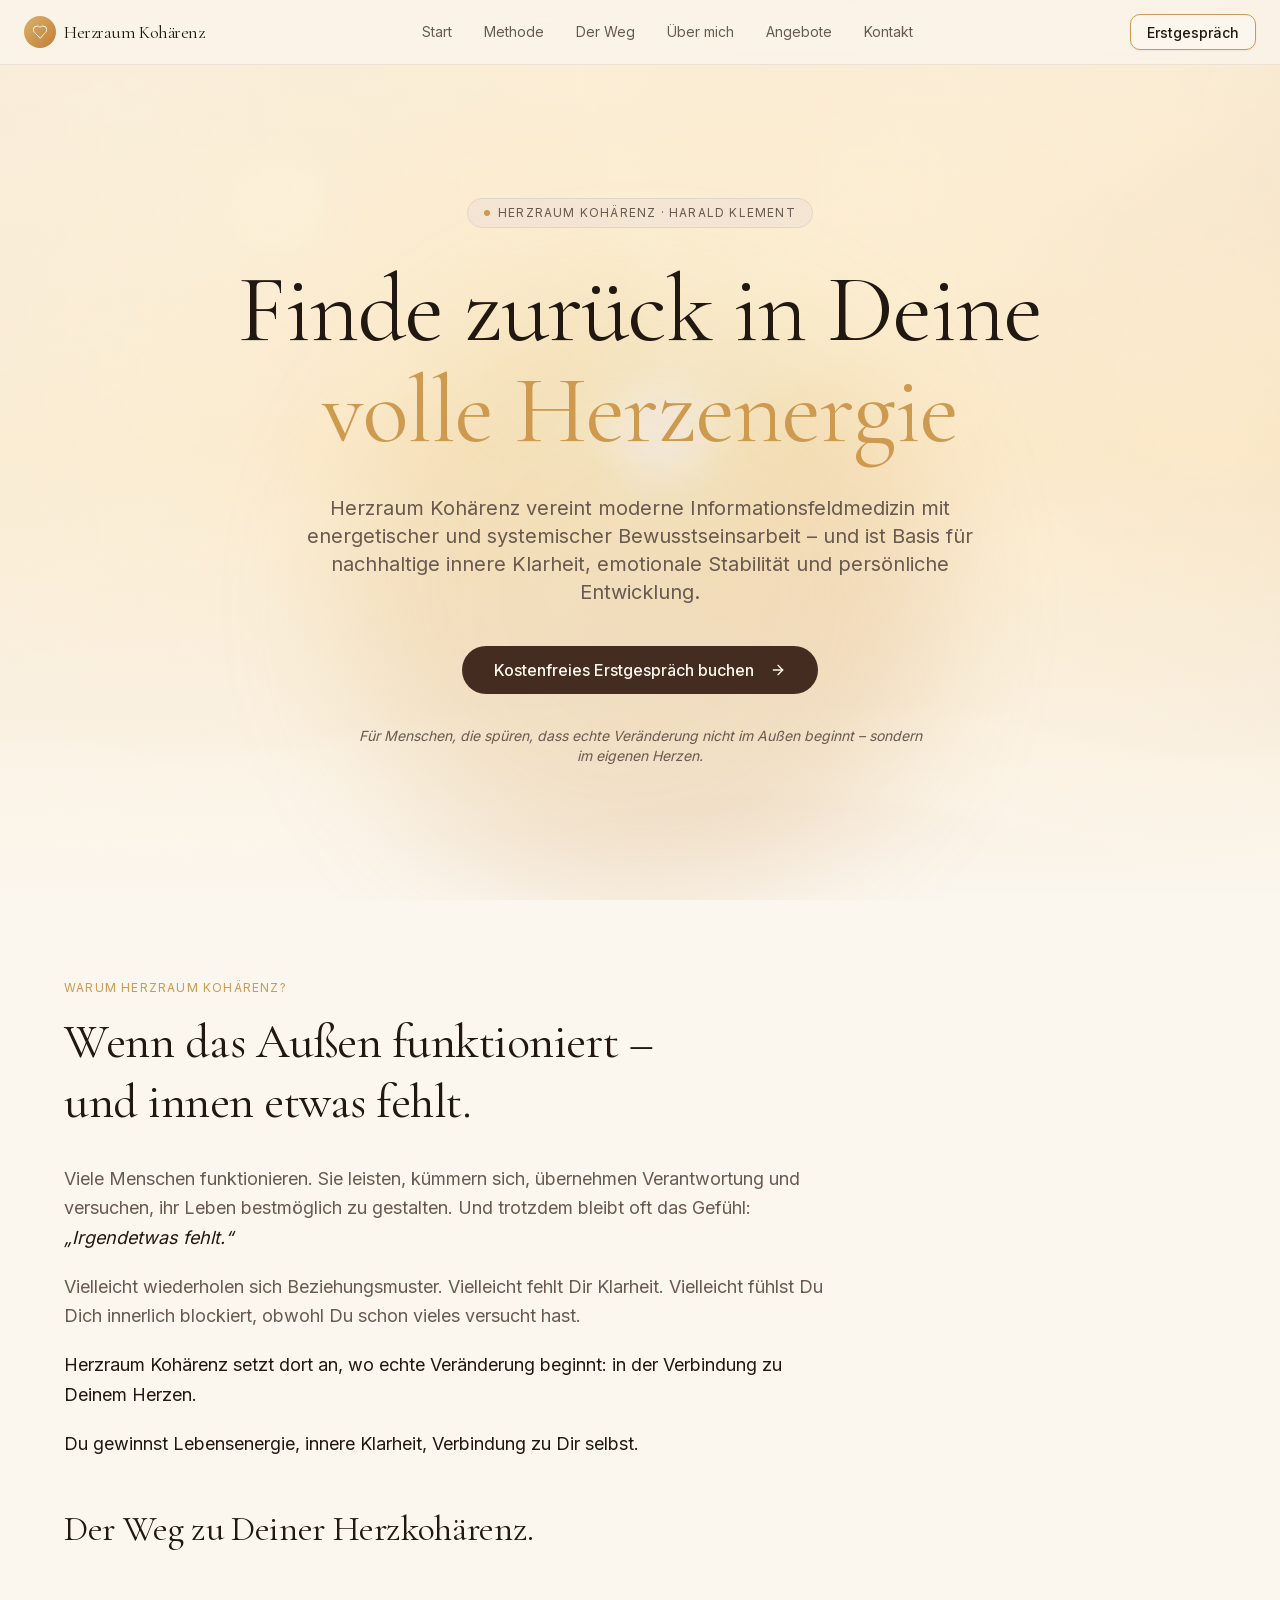
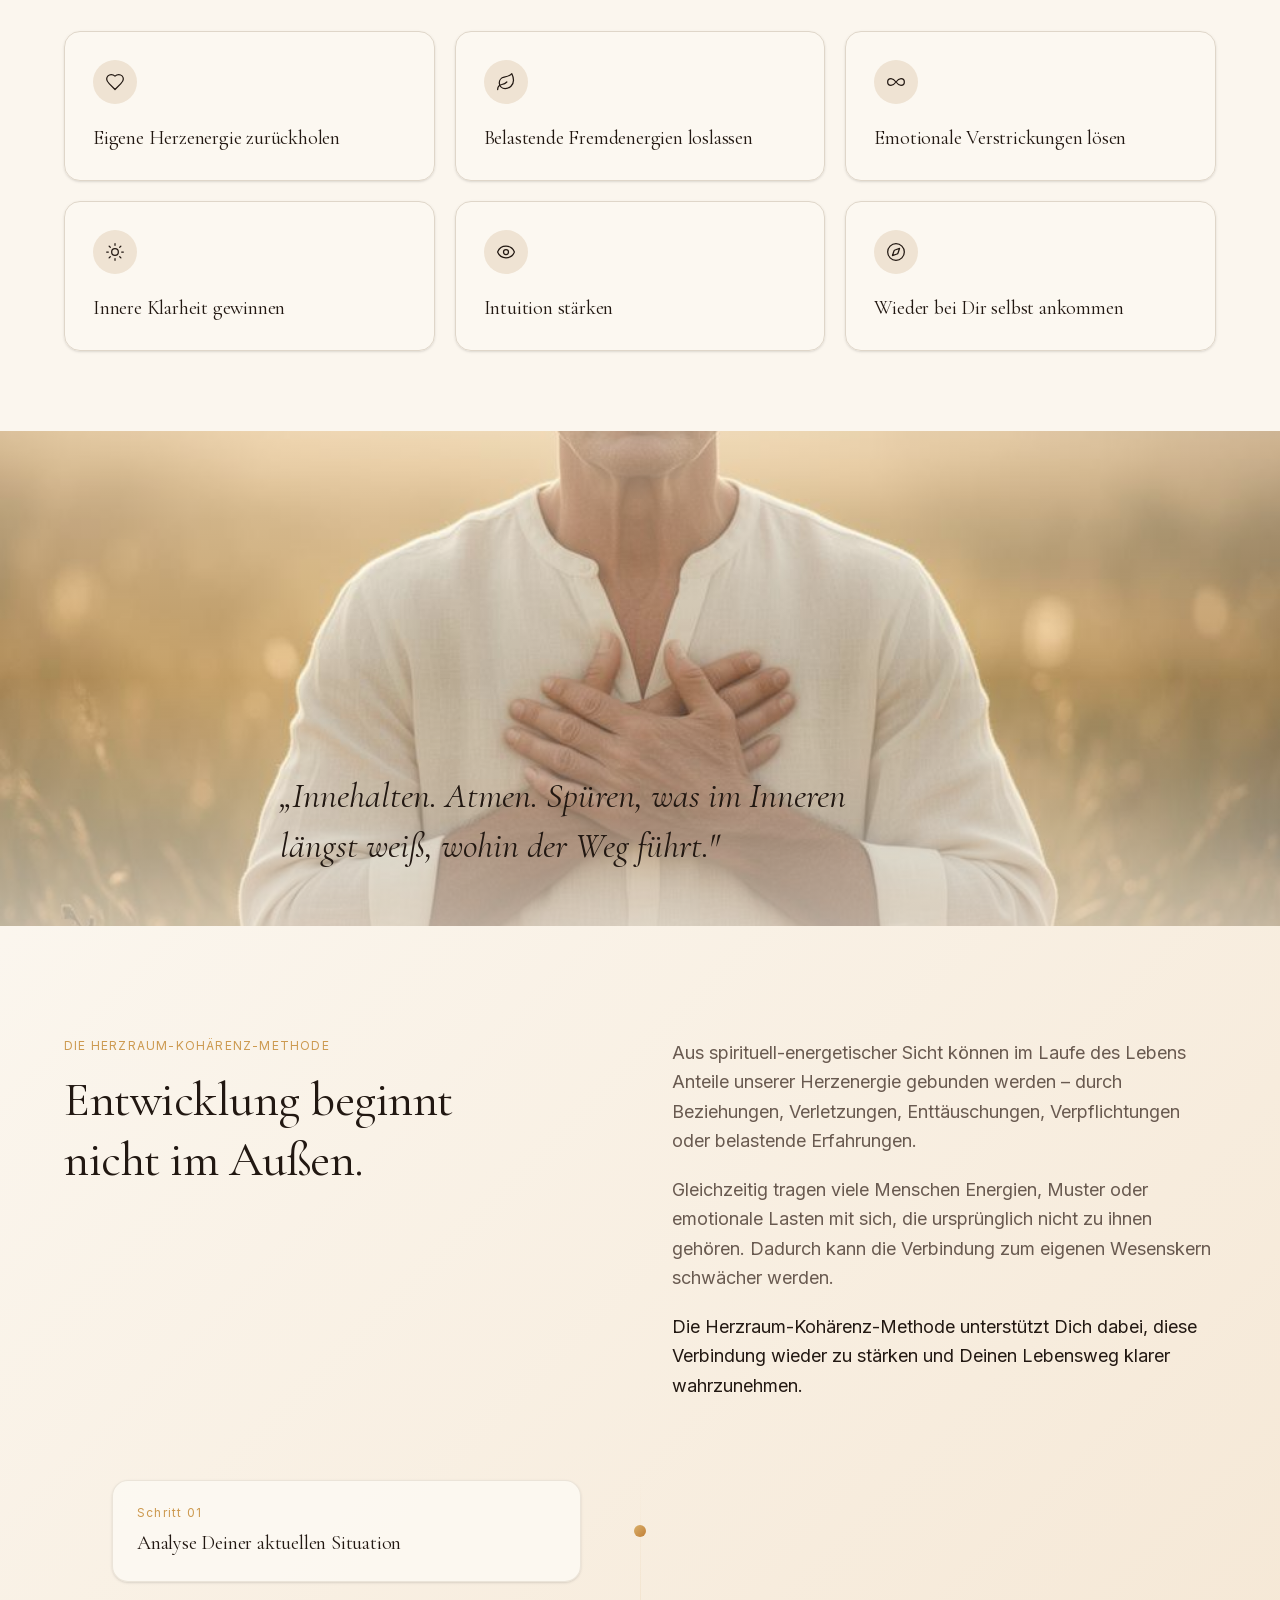
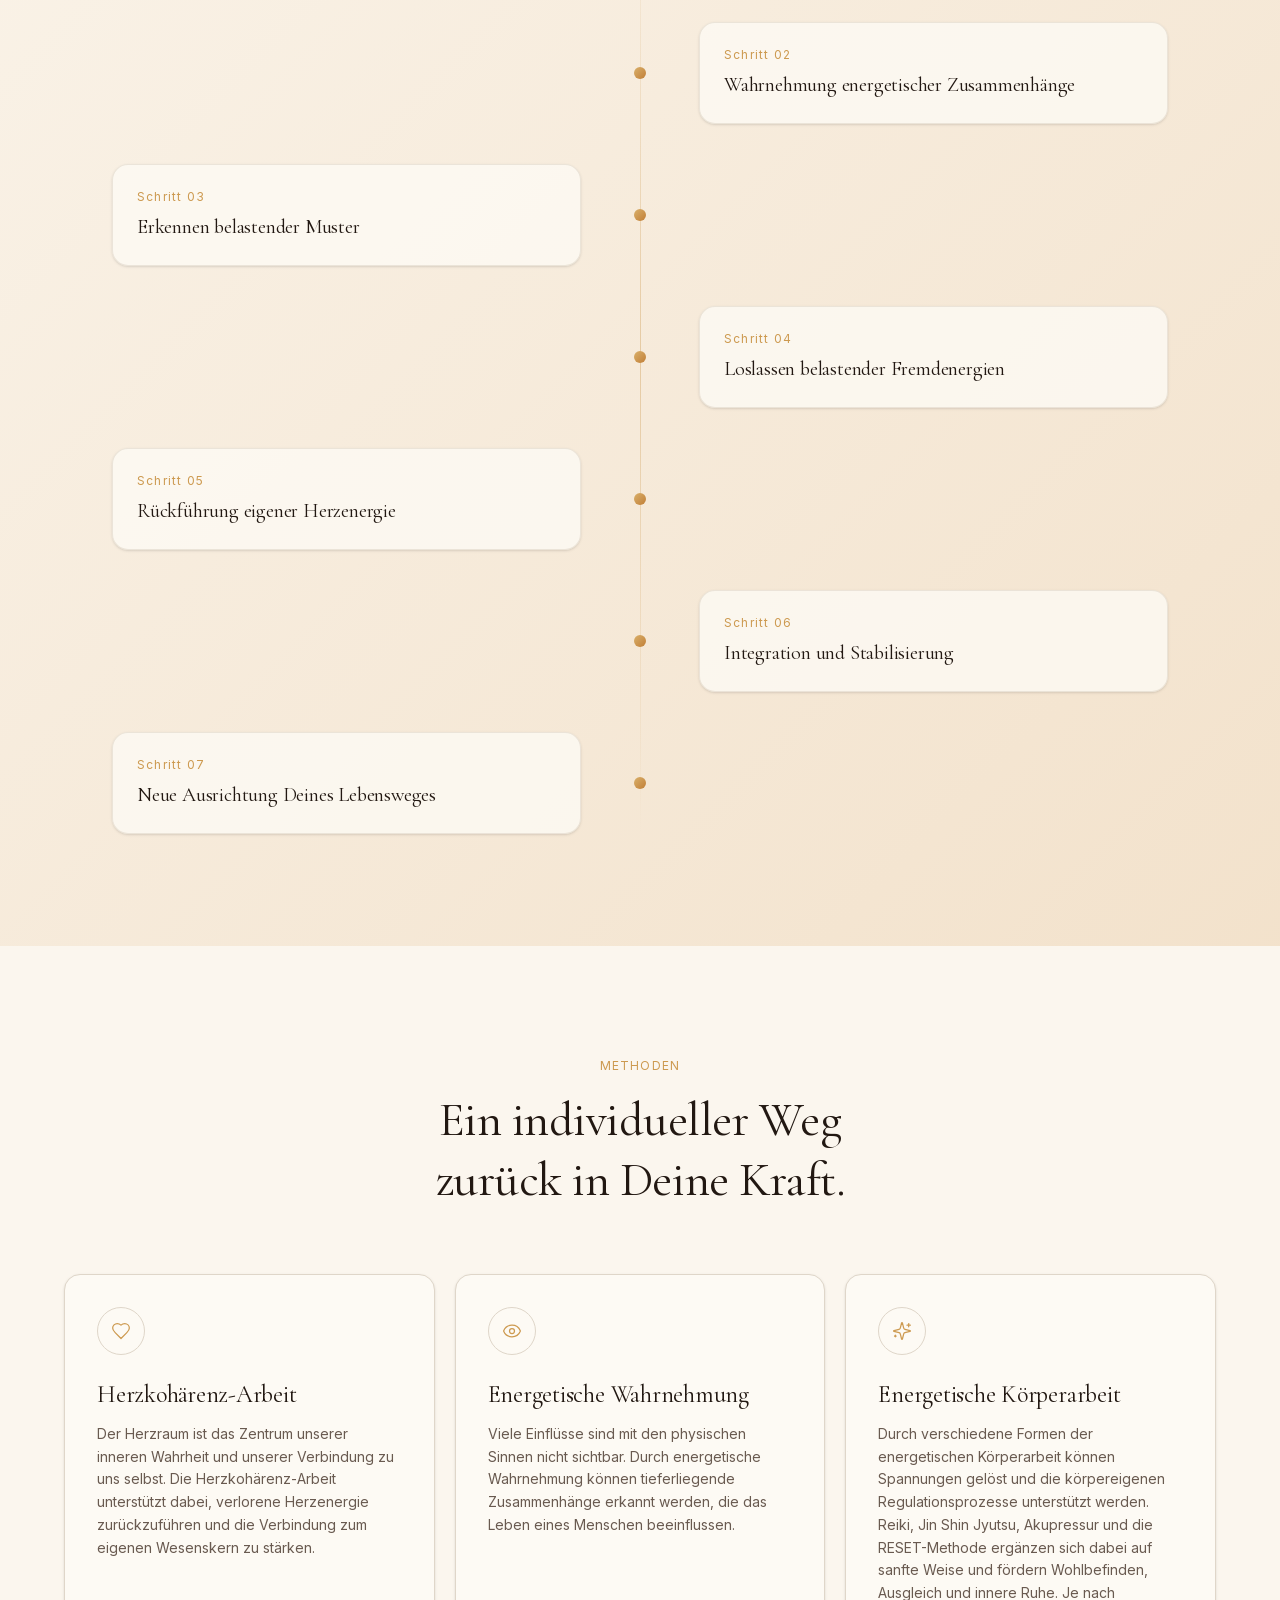
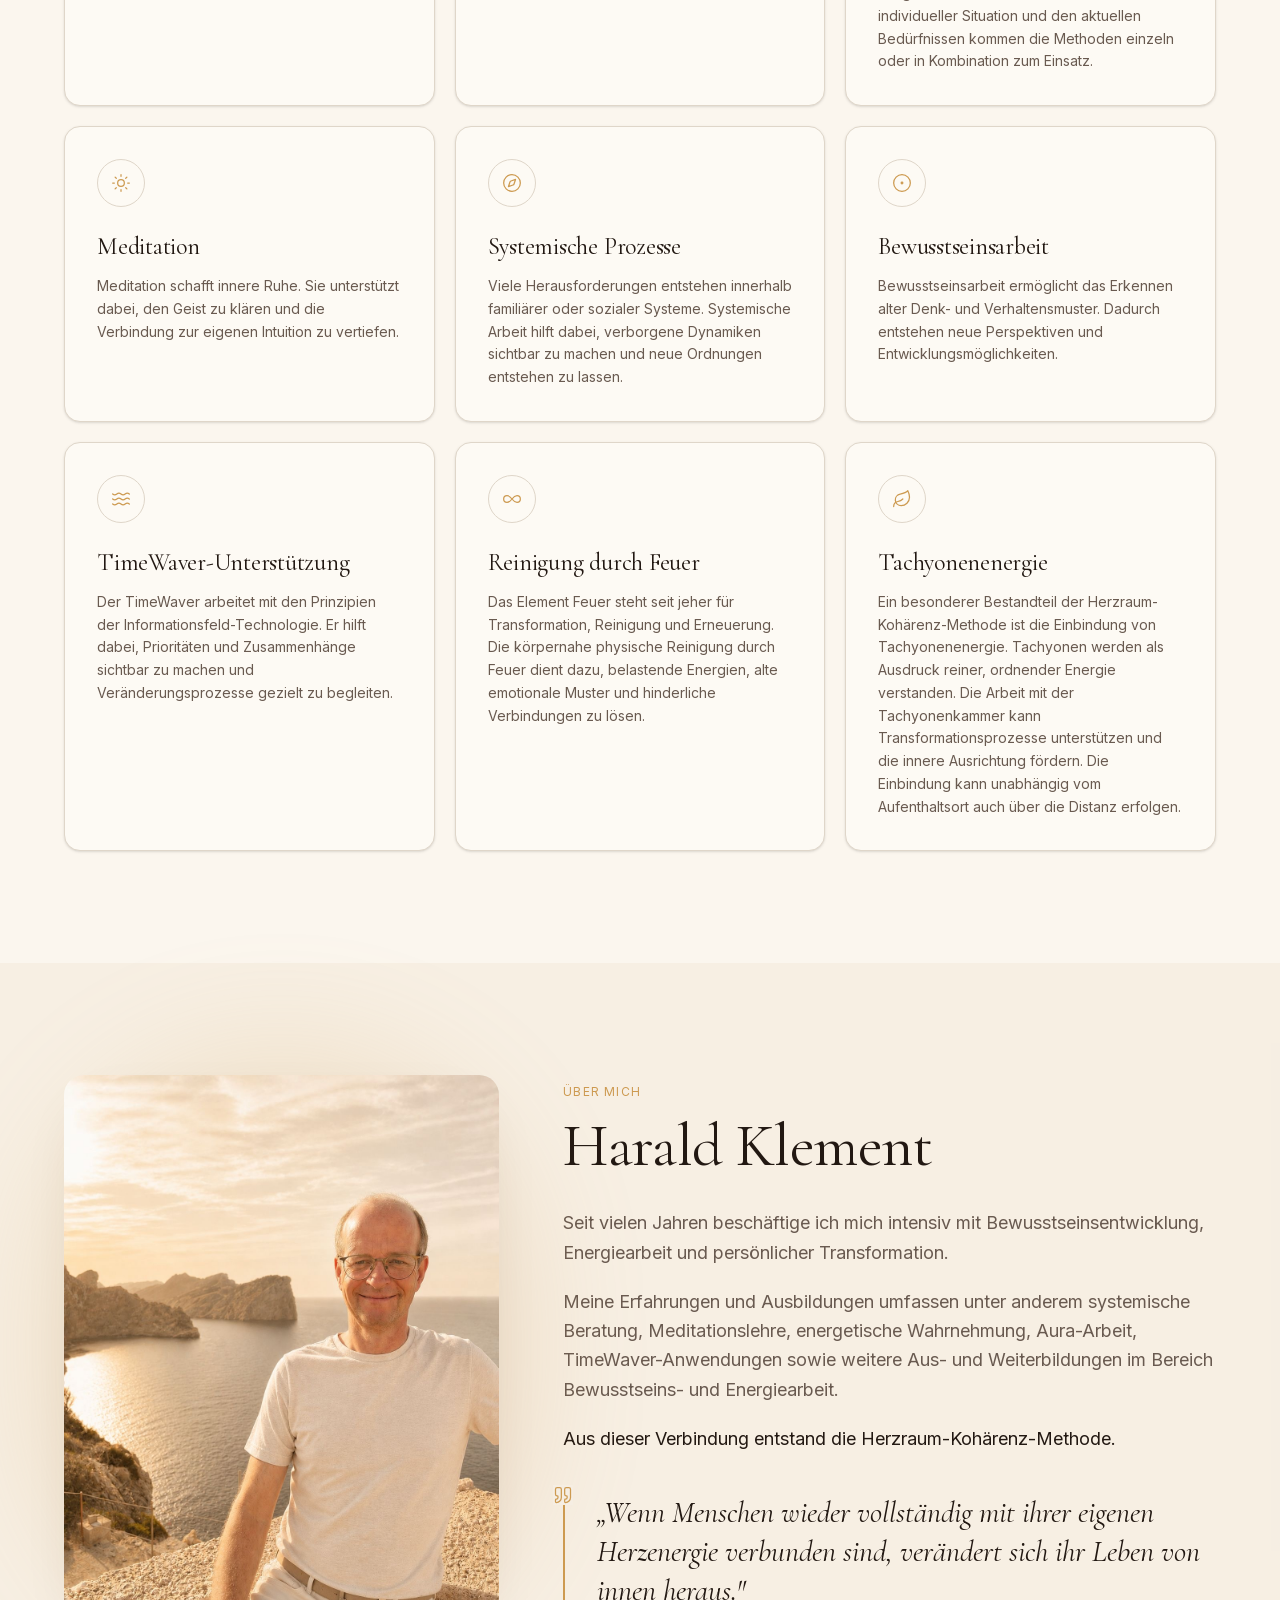
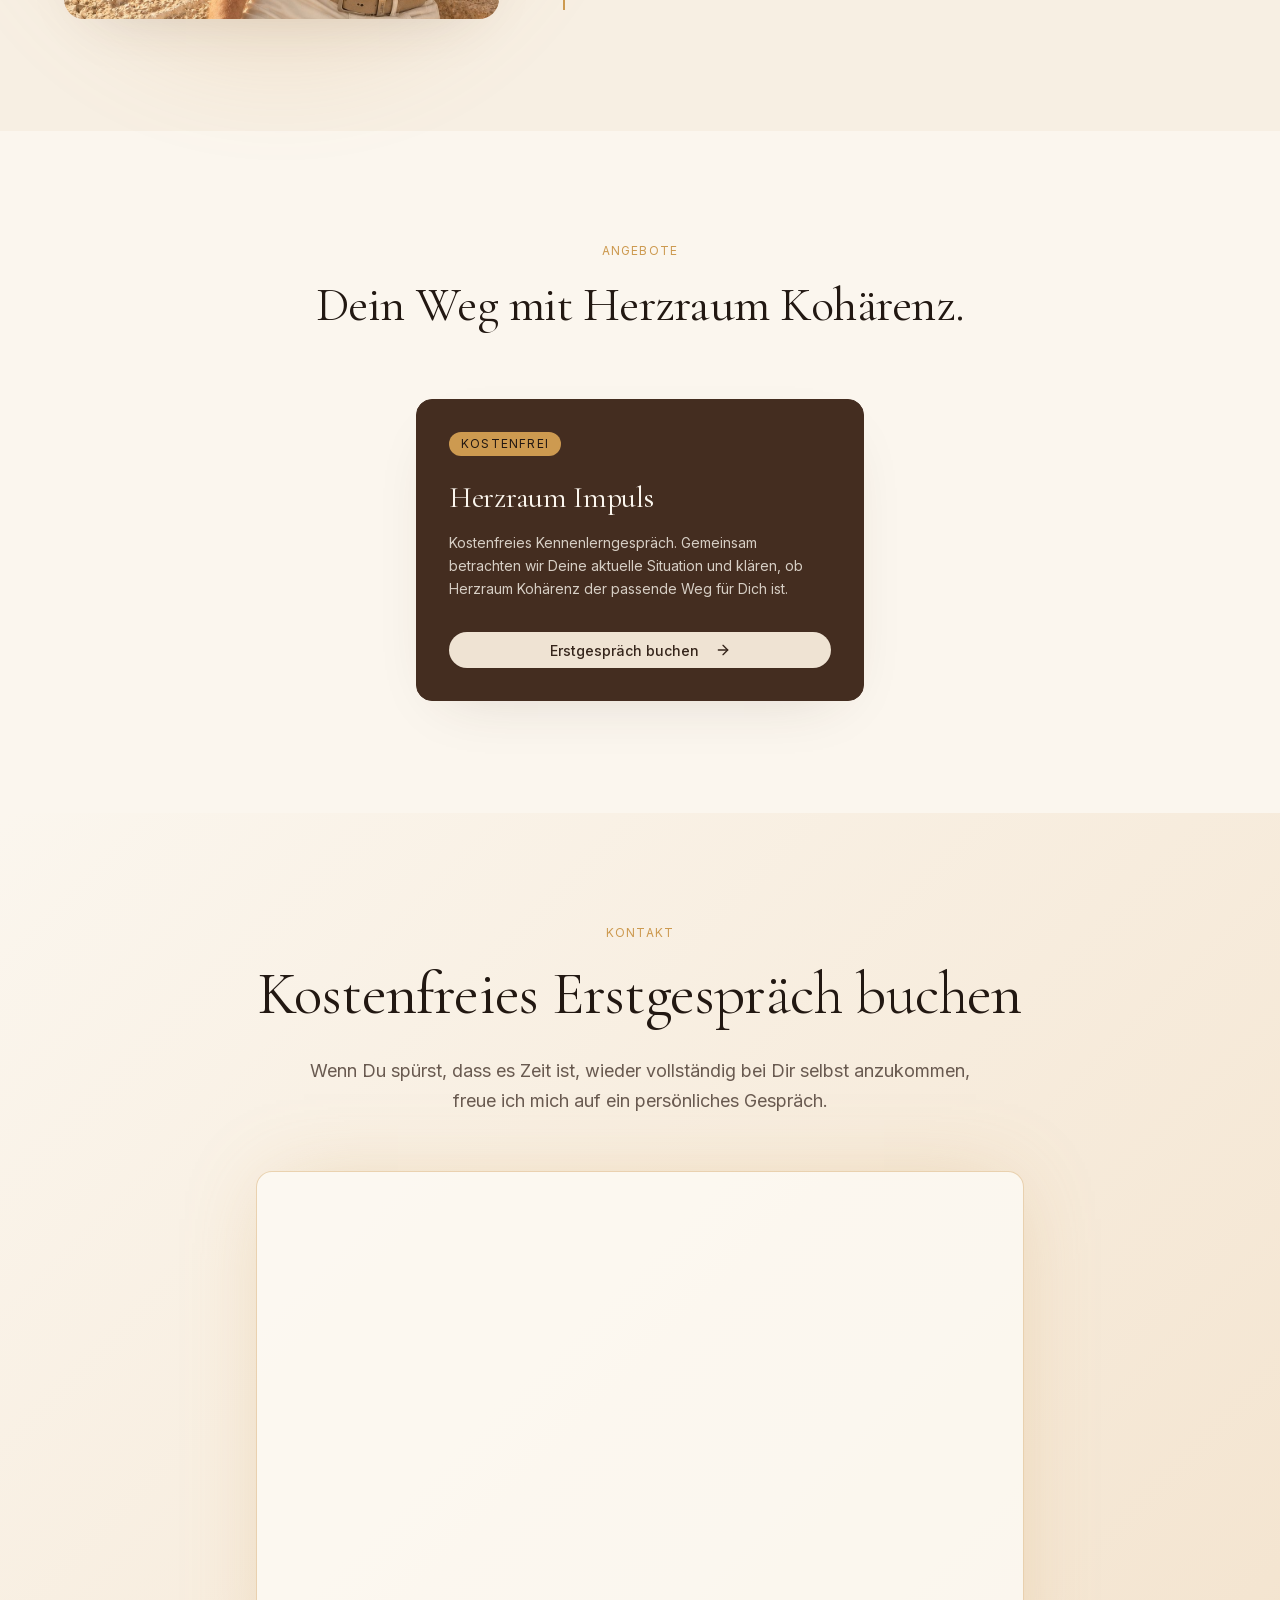
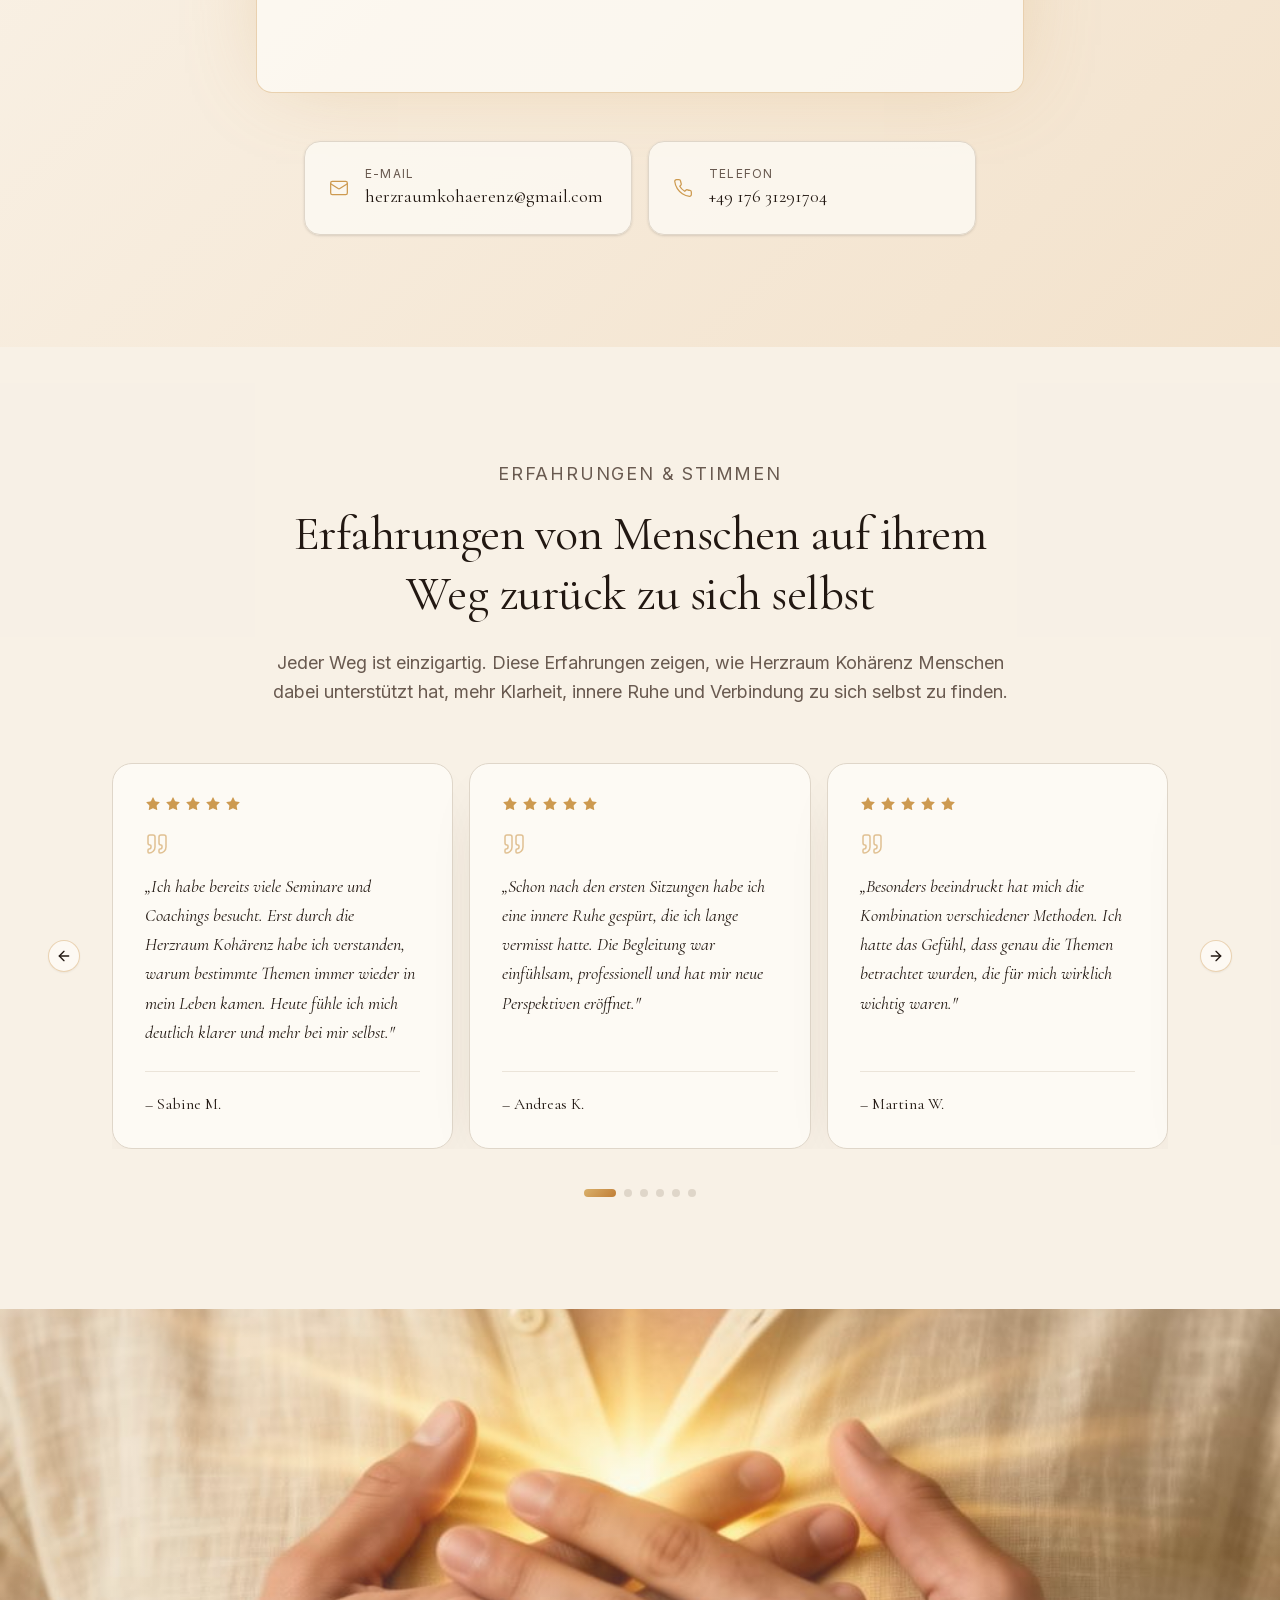
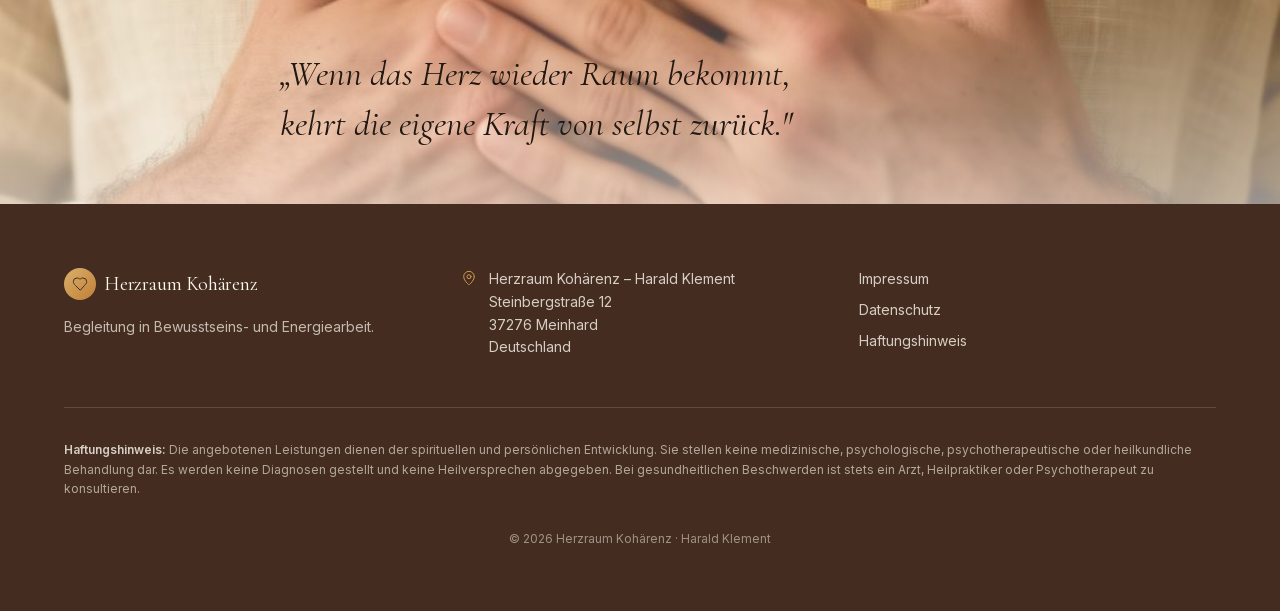
==== index.html @ 227686c3 "Website aktualisiert 09.11.2026 13:49" ====
<!DOCTYPE html>
<html lang="de">
<head>
<meta charset="utf-8">
<meta name="viewport" content="width=device-width, initial-scale=1">
<title>Herzraum Kohärenz – Harald Klement</title>
<meta name="description" content="Herzraum Kohärenz begleitet Dich dabei, belastende Energien loszulassen, Deine innere Klarheit zu stärken und wieder vollständig bei Dir selbst anzukommen.">
<meta name="author" content="Harald Klement">
<link rel="canonical" href="https://herzraumkohaerenz.de/">
<meta property="og:type" content="website">
<meta property="og:url" content="https://herzraumkohaerenz.de/">
<meta property="og:title" content="Herzraum Kohärenz – Harald Klement">
<meta property="og:description" content="Finde zurück in Deine volle Herzenergie.">
<meta property="og:image" content="https://herzraumkohaerenz.de/assets/og-image.jpg">
<meta name="twitter:card" content="summary">
<meta name="twitter:title" content="Herzraum Kohärenz">
<meta name="twitter:description" content="Herzraum Kohärenz nach Harald Klement verbindet Herzkohärenz, Energiearbeit, Reiki, Meditation, TimeWaver und Bewusstseinsarbeit für persönliche Entwicklung.">
<meta name="twitter:image" content="https://herzraumkohaerenz.de/assets/og-image.jpg">
<link rel="icon" href="/favicon.ico">
<link rel="preload" href="/assets/fonts/CormorantGaramond-normal-400-latin.woff2" as="font" type="font/woff2" crossorigin>
<link rel="stylesheet" href="/assets/main.css">
</head>
<body>
<svg width="0" height="0" style="position:absolute" aria-hidden="true">
  <symbol id="i-heart" viewBox="0 0 24 24"><path d="M19 14c1.49-1.46 3-3.21 3-5.5A5.5 5.5 0 0 0 16.5 3c-1.76 0-3 .5-4.5 2-1.5-1.5-2.74-2-4.5-2A5.5 5.5 0 0 0 2 8.5c0 2.3 1.5 4.05 3 5.5l7 7Z"/></symbol>
  <symbol id="i-sparkles" viewBox="0 0 24 24"><path d="M9.937 15.5A2 2 0 0 0 8.5 14.063l-6.135-1.582a.5.5 0 0 1 0-.962L8.5 9.936A2 2 0 0 0 9.937 8.5l1.582-6.135a.5.5 0 0 1 .963 0L14.063 8.5A2 2 0 0 0 15.5 9.937l6.135 1.581a.5.5 0 0 1 0 .964L15.5 14.063a2 2 0 0 0-1.437 1.437l-1.582 6.135a.5.5 0 0 1-.963 0z"/><path d="M20 3v4"/><path d="M22 5h-4"/><path d="M4 17v2"/><path d="M5 18H3"/></symbol>
  <symbol id="i-eye" viewBox="0 0 24 24"><path d="M2.062 12.348a1 1 0 0 1 0-.696 10.75 10.75 0 0 1 19.876 0 1 1 0 0 1 0 .696 10.75 10.75 0 0 1-19.876 0"/><circle cx="12" cy="12" r="3"/></symbol>
  <symbol id="i-compass" viewBox="0 0 24 24"><path d="m16.24 7.76-1.804 5.411a2 2 0 0 1-1.265 1.265L7.76 16.24l1.804-5.411a2 2 0 0 1 1.265-1.265z"/><circle cx="12" cy="12" r="10"/></symbol>
  <symbol id="i-sun" viewBox="0 0 24 24"><circle cx="12" cy="12" r="4"/><path d="M12 2v2"/><path d="M12 20v2"/><path d="m4.93 4.93 1.41 1.41"/><path d="m17.66 17.66 1.41 1.41"/><path d="M2 12h2"/><path d="M20 12h2"/><path d="m6.34 17.66-1.41 1.41"/><path d="m19.07 4.93-1.41 1.41"/></symbol>
  <symbol id="i-leaf" viewBox="0 0 24 24"><path d="M11 20A7 7 0 0 1 9.8 6.1C15.5 5 17 4.48 19 2c1 2 2 4.18 2 8 0 5.5-4.78 10-10 10Z"/><path d="M2 21c0-3 1.85-5.36 5.08-6C9.5 14.52 12 13 13 12"/></symbol>
  <symbol id="i-waves" viewBox="0 0 24 24"><path d="M2 6c.6.5 1.2 1 2.5 1C7 7 7 5 9.5 5c2.6 0 2.4 2 5 2 2.5 0 2.5-2 5-2 1.3 0 1.9.5 2.5 1"/><path d="M2 12c.6.5 1.2 1 2.5 1 2.5 0 2.5-2 5-2 2.6 0 2.4 2 5 2 2.5 0 2.5-2 5-2 1.3 0 1.9.5 2.5 1"/><path d="M2 18c.6.5 1.2 1 2.5 1 2.5 0 2.5-2 5-2 2.6 0 2.4 2 5 2 2.5 0 2.5-2 5-2 1.3 0 1.9.5 2.5 1"/></symbol>
  <symbol id="i-infinity" viewBox="0 0 24 24"><path d="M12 12c-2-2.67-4-4-6-4a4 4 0 1 0 0 8c2 0 4-1.33 6-4Zm0 0c2 2.67 4 4 6 4a4 4 0 0 0 0-8c-2 0-4 1.33-6 4Z"/></symbol>
  <symbol id="i-circle-dot" viewBox="0 0 24 24"><circle cx="12" cy="12" r="10"/><circle cx="12" cy="12" r="1"/></symbol>
  <symbol id="i-mail" viewBox="0 0 24 24"><rect width="20" height="16" x="2" y="4" rx="2"/><path d="m22 7-8.97 5.7a1.94 1.94 0 0 1-2.06 0L2 7"/></symbol>
  <symbol id="i-phone" viewBox="0 0 24 24"><path d="M22 16.92v3a2 2 0 0 1-2.18 2 19.79 19.79 0 0 1-8.63-3.07 19.5 19.5 0 0 1-6-6 19.79 19.79 0 0 1-3.07-8.67A2 2 0 0 1 4.11 2h3a2 2 0 0 1 2 1.72 12.84 12.84 0 0 0 .7 2.81 2 2 0 0 1-.45 2.11L8.09 9.91a16 16 0 0 0 6 6l1.27-1.27a2 2 0 0 1 2.11-.45 12.84 12.84 0 0 0 2.81.7A2 2 0 0 1 22 16.92z"/></symbol>
  <symbol id="i-map-pin" viewBox="0 0 24 24"><path d="M20 10c0 4.993-5.539 10.193-7.399 11.799a1 1 0 0 1-1.202 0C9.539 20.193 4 14.993 4 10a8 8 0 0 1 16 0"/><circle cx="12" cy="10" r="3"/></symbol>
  <symbol id="i-arrow-right" viewBox="0 0 24 24"><path d="M5 12h14"/><path d="m12 5 7 7-7 7"/></symbol>
  <symbol id="i-arrow-left" viewBox="0 0 24 24"><path d="m12 19-7-7 7-7"/><path d="M19 12H5"/></symbol>
  <symbol id="i-quote" viewBox="0 0 24 24"><path d="M16 3a2 2 0 0 0-2 2v6a2 2 0 0 0 2 2 1 1 0 0 1 1 1v1a2 2 0 0 1-2 2 1 1 0 0 0-1 1v2a1 1 0 0 0 1 1 6 6 0 0 0 6-6V5a2 2 0 0 0-2-2z"/><path d="M5 3a2 2 0 0 0-2 2v6a2 2 0 0 0 2 2 1 1 0 0 1 1 1v1a2 2 0 0 1-2 2 1 1 0 0 0-1 1v2a1 1 0 0 0 1 1 6 6 0 0 0 6-6V5a2 2 0 0 0-2-2z"/></symbol>
  <symbol id="i-star" viewBox="0 0 24 24"><path d="M11.525 2.295a.53.53 0 0 1 .95 0l2.31 4.679a2.123 2.123 0 0 0 1.595 1.16l5.166.756a.53.53 0 0 1 .294.904l-3.736 3.638a2.123 2.123 0 0 0-.611 1.878l.882 5.14a.53.53 0 0 1-.771.56l-4.618-2.428a2.122 2.122 0 0 0-1.973 0L6.396 21.01a.53.53 0 0 1-.77-.56l.881-5.139a2.122 2.122 0 0 0-.611-1.879L2.16 9.795a.53.53 0 0 1 .294-.906l5.165-.755a2.122 2.122 0 0 0 1.597-1.16z"/></symbol>
</svg>

<header class="site-header">
  <nav>
    <a href="#start" class="logo">
      <span class="logo-mark"><svg class="ic ic-sm"><use href="#i-heart"/></svg></span>
      <span class="logo-text">Herzraum Kohärenz</span>
    </a>
    <ul class="nav-links">
      <li><a href="#start">Start</a></li>
      <li><a href="#methode">Methode</a></li>
      <li><a href="#methoden">Der Weg</a></li>
      <li><a href="#ueber">Über mich</a></li>
      <li><a href="#angebote">Angebote</a></li>
      <li><a href="#kontakt">Kontakt</a></li>
    </ul>
    <a href="#kontakt" class="btn btn-outline nav-cta">Erstgespräch</a>
  </nav>
</header>

<main>
<!-- HERO -->
<section id="start" class="hero">
  <div class="hero-bg" aria-hidden="true">
    <img src="/assets/hero-herzraum.jpg" alt="" width="1920" height="1280" fetchpriority="high">
    <div class="hero-shade"></div>
    <div class="hero-glow"></div>
  </div>
  <div class="hero-inner">
    <span class="badge"><span class="dot"></span>Herzraum Kohärenz · Harald Klement</span>
    <h1>Finde zurück in Deine<br><em>volle Herzenergie</em></h1>
    <p class="hero-text">Herzraum Kohärenz vereint moderne Informationsfeldmedizin mit energetischer und systemischer Bewusstseinsarbeit – und ist Basis für nachhaltige innere Klarheit, emotionale Stabilität und persönliche Entwicklung.</p>
    <a href="#kontakt" class="btn btn-primary btn-hero">Kostenfreies Erstgespräch buchen <svg class="ic ic-btn" style="margin-left:.5rem"><use href="#i-arrow-right"/></svg></a>
    <p class="hero-note">Für Menschen, die spüren, dass echte Veränderung nicht im Außen beginnt – sondern im eigenen Herzen.</p>
  </div>
</section>

<!-- WARUM -->
<section id="warum" class="sec-warum">
  <div class="wrap">
    <div class="intro">
      <p class="eyebrow">Warum Herzraum Kohärenz?</p>
      <h2 class="h2">Wenn das Außen funktioniert –<br>und innen etwas fehlt.</h2>
      <div class="stack lead">
        <p>Viele Menschen funktionieren. Sie leisten, kümmern sich, übernehmen Verantwortung und versuchen, ihr Leben bestmöglich zu gestalten. Und trotzdem bleibt oft das Gefühl: <span class="fg" style="font-style:italic">„Irgendetwas fehlt.“</span></p>
        <p>Vielleicht wiederholen sich Beziehungsmuster. Vielleicht fehlt Dir Klarheit. Vielleicht fühlst Du Dich innerlich blockiert, obwohl Du schon vieles versucht hast.</p>
        <p class="fg">Herzraum Kohärenz setzt dort an, wo echte Veränderung beginnt: in der Verbindung zu Deinem Herzen.</p>
        <p class="fg">Du gewinnst Lebensenergie, innere Klarheit, Verbindung zu Dir selbst.</p>
      </div>
      <h3>Der Weg zu Deiner Herzkohärenz.</h3>
    </div>
    <div class="grid3">
      <div class="card benefit"><div class="benefit-icon"><svg class="ic"><use href="#i-heart"/></svg></div><h3>Eigene Herzenergie zurückholen</h3></div>
      <div class="card benefit"><div class="benefit-icon"><svg class="ic"><use href="#i-leaf"/></svg></div><h3>Belastende Fremdenergien loslassen</h3></div>
      <div class="card benefit"><div class="benefit-icon"><svg class="ic"><use href="#i-infinity"/></svg></div><h3>Emotionale Verstrickungen lösen</h3></div>
      <div class="card benefit"><div class="benefit-icon"><svg class="ic"><use href="#i-sun"/></svg></div><h3>Innere Klarheit gewinnen</h3></div>
      <div class="card benefit"><div class="benefit-icon"><svg class="ic"><use href="#i-eye"/></svg></div><h3>Intuition stärken</h3></div>
      <div class="card benefit"><div class="benefit-icon"><svg class="ic"><use href="#i-compass"/></svg></div><h3>Wieder bei Dir selbst ankommen</h3></div>
    </div>
  </div>
</section>

<!-- BILD: MEDITATION -->
<section class="band" aria-hidden="true">
  <img src="/assets/meditation.jpg" alt="" loading="lazy" width="1024" height="1024">
  <div class="shade" style="background:linear-gradient(to bottom,color-mix(in oklab,var(--background) 40%,transparent),color-mix(in oklab,var(--background) 10%,transparent),color-mix(in oklab,var(--background) 60%,transparent))"></div>
  <div class="band-inner"><p>„Innehalten. Atmen. Spüren, was im Inneren längst weiß, wohin der Weg führt."</p></div>
</section>

<!-- METHODE -->
<section id="methode" class="sec bg-warm">
  <div class="wrap">
    <div class="method-head">
      <div>
        <p class="eyebrow">Die Herzraum-Kohärenz-Methode</p>
        <h2 class="h2">Entwicklung beginnt<br>nicht im Außen.</h2>
      </div>
      <div class="stack">
        <p>Aus spirituell-energetischer Sicht können im Laufe des Lebens Anteile unserer Herzenergie gebunden werden – durch Beziehungen, Verletzungen, Enttäuschungen, Verpflichtungen oder belastende Erfahrungen.</p>
        <p>Gleichzeitig tragen viele Menschen Energien, Muster oder emotionale Lasten mit sich, die ursprünglich nicht zu ihnen gehören. Dadurch kann die Verbindung zum eigenen Wesenskern schwächer werden.</p>
        <p class="fg">Die Herzraum-Kohärenz-Methode unterstützt Dich dabei, diese Verbindung wieder zu stärken und Deinen Lebensweg klarer wahrzunehmen.</p>
      </div>
    </div>
    <div class="timeline">
      <div class="timeline-line"></div>
      <ol>
        <li><span class="tdot"></span><div class="tcol"><div class="card step"><div class="step-no">Schritt 01</div><h3>Analyse Deiner aktuellen Situation</h3></div></div><div class="tspace"></div></li>
        <li><span class="tdot"></span><div class="tcol"><div class="card step"><div class="step-no">Schritt 02</div><h3>Wahrnehmung energetischer Zusammenhänge</h3></div></div><div class="tspace"></div></li>
        <li><span class="tdot"></span><div class="tcol"><div class="card step"><div class="step-no">Schritt 03</div><h3>Erkennen belastender Muster</h3></div></div><div class="tspace"></div></li>
        <li><span class="tdot"></span><div class="tcol"><div class="card step"><div class="step-no">Schritt 04</div><h3>Loslassen belastender Fremdenergien</h3></div></div><div class="tspace"></div></li>
        <li><span class="tdot"></span><div class="tcol"><div class="card step"><div class="step-no">Schritt 05</div><h3>Rückführung eigener Herzenergie</h3></div></div><div class="tspace"></div></li>
        <li><span class="tdot"></span><div class="tcol"><div class="card step"><div class="step-no">Schritt 06</div><h3>Integration und Stabilisierung</h3></div></div><div class="tspace"></div></li>
        <li><span class="tdot"></span><div class="tcol"><div class="card step"><div class="step-no">Schritt 07</div><h3>Neue Ausrichtung Deines Lebensweges</h3></div></div><div class="tspace"></div></li>
      </ol>
    </div>
  </div>
</section>

<!-- METHODEN -->
<section id="methoden" class="sec">
  <div class="wrap">
    <div class="sec-head">
      <p class="eyebrow">Methoden</p>
      <h2 class="h2">Ein individueller Weg<br>zurück in Deine Kraft.</h2>
    </div>
    <div class="grid3">
      <div class="card method"><div class="method-icon"><svg class="ic"><use href="#i-heart"/></svg></div><h3>Herzkohärenz-Arbeit</h3><p>Der Herzraum ist das Zentrum unserer inneren Wahrheit und unserer Verbindung zu uns selbst. Die Herzkohärenz-Arbeit unterstützt dabei, verlorene Herzenergie zurückzuführen und die Verbindung zum eigenen Wesenskern zu stärken.</p></div>
      <div class="card method"><div class="method-icon"><svg class="ic"><use href="#i-eye"/></svg></div><h3>Energetische Wahrnehmung</h3><p>Viele Einflüsse sind mit den physischen Sinnen nicht sichtbar. Durch energetische Wahrnehmung können tieferliegende Zusammenhänge erkannt werden, die das Leben eines Menschen beeinflussen.</p></div>
      <div class="card method"><div class="method-icon"><svg class="ic"><use href="#i-sparkles"/></svg></div><h3>Energetische Körperarbeit</h3><p>Durch verschiedene Formen der energetischen Körperarbeit können Spannungen gelöst und die körpereigenen Regulationsprozesse unterstützt werden. Reiki, Jin Shin Jyutsu, Akupressur und die RESET-Methode ergänzen sich dabei auf sanfte Weise und fördern Wohlbefinden, Ausgleich und innere Ruhe. Je nach individueller Situation und den aktuellen Bedürfnissen kommen die Methoden einzeln oder in Kombination zum Einsatz.</p></div>
      <div class="card method"><div class="method-icon"><svg class="ic"><use href="#i-sun"/></svg></div><h3>Meditation</h3><p>Meditation schafft innere Ruhe. Sie unterstützt dabei, den Geist zu klären und die Verbindung zur eigenen Intuition zu vertiefen.</p></div>
      <div class="card method"><div class="method-icon"><svg class="ic"><use href="#i-compass"/></svg></div><h3>Systemische Prozesse</h3><p>Viele Herausforderungen entstehen innerhalb familiärer oder sozialer Systeme. Systemische Arbeit hilft dabei, verborgene Dynamiken sichtbar zu machen und neue Ordnungen entstehen zu lassen.</p></div>
      <div class="card method"><div class="method-icon"><svg class="ic"><use href="#i-circle-dot"/></svg></div><h3>Bewusstseinsarbeit</h3><p>Bewusstseinsarbeit ermöglicht das Erkennen alter Denk- und Verhaltensmuster. Dadurch entstehen neue Perspektiven und Entwicklungsmöglichkeiten.</p></div>
      <div class="card method"><div class="method-icon"><svg class="ic"><use href="#i-waves"/></svg></div><h3>TimeWaver-Unterstützung</h3><p>Der TimeWaver arbeitet mit den Prinzipien der Informationsfeld-Technologie. Er hilft dabei, Prioritäten und Zusammenhänge sichtbar zu machen und Veränderungsprozesse gezielt zu begleiten.</p></div>
      <div class="card method"><div class="method-icon"><svg class="ic"><use href="#i-infinity"/></svg></div><h3>Reinigung durch Feuer</h3><p>Das Element Feuer steht seit jeher für Transformation, Reinigung und Erneuerung. Die körpernahe physische Reinigung durch Feuer dient dazu, belastende Energien, alte emotionale Muster und hinderliche Verbindungen zu lösen.</p></div>
      <div class="card method"><div class="method-icon"><svg class="ic"><use href="#i-leaf"/></svg></div><h3>Tachyonenenergie</h3><p>Ein besonderer Bestandteil der Herzraum-Kohärenz-Methode ist die Einbindung von Tachyonenenergie. Tachyonen werden als Ausdruck reiner, ordnender Energie verstanden. Die Arbeit mit der Tachyonenkammer kann Transformationsprozesse unterstützen und die innere Ausrichtung fördern. Die Einbindung kann unabhängig vom Aufenthaltsort auch über die Distanz erfolgen.</p></div>
    </div>
  </div>
</section>

<!-- ÜBER MICH -->
<section id="ueber" class="sec bg-sec40">
  <div class="wrap about">
    <div class="portrait-col">
      <div class="portrait-glow"></div>
      <div class="portrait"><img src="/assets/harald-portrait.jpg" alt="Harald Klement" loading="lazy" width="1086" height="1448"></div>
    </div>
    <div>
      <p class="eyebrow">Über mich</p>
      <h2>Harald Klement</h2>
      <div class="stack lead">
        <p>Seit vielen Jahren beschäftige ich mich intensiv mit Bewusstseinsentwicklung, Energiearbeit und persönlicher Transformation.</p>
        <p>Meine Erfahrungen und Ausbildungen umfassen unter anderem systemische Beratung, Meditationslehre, energetische Wahrnehmung, Aura-Arbeit, TimeWaver-Anwendungen sowie weitere Aus- und Weiterbildungen im Bereich Bewusstseins- und Energiearbeit.</p>
        <p class="fg">Aus dieser Verbindung entstand die Herzraum-Kohärenz-Methode.</p>
      </div>
      <blockquote>
        <svg class="ic"><use href="#i-quote"/></svg>
        <p>„Wenn Menschen wieder vollständig mit ihrer eigenen Herzenergie verbunden sind, verändert sich ihr Leben von innen heraus."</p>
      </blockquote>
    </div>
  </div>
</section>

<!-- ANGEBOTE -->
<section id="angebote" class="sec">
  <div class="wrap">
    <div class="sec-head">
      <p class="eyebrow">Angebote</p>
      <h2 class="h2">Dein Weg mit Herzraum Kohärenz.</h2>
    </div>
    <div class="offers">
      <div class="card offer">
        <span class="tag">Kostenfrei</span>
        <h3>Herzraum Impuls</h3>
        <p>Kostenfreies Kennenlerngespräch. Gemeinsam betrachten wir Deine aktuelle Situation und klären, ob Herzraum Kohärenz der passende Weg für Dich ist.</p>
        <a href="#kontakt" class="btn btn-secondary">Erstgespräch buchen <svg class="ic ic-btn" style="margin-left:.5rem"><use href="#i-arrow-right"/></svg></a>
      </div>
    </div>
  </div>
</section>

<!-- KONTAKT -->
<section id="kontakt" class="sec bg-warm">
  <div class="contact">
    <p class="eyebrow">Kontakt</p>
    <h2>Kostenfreies Erstgespräch buchen</h2>
    <p class="lead">Wenn Du spürst, dass es Zeit ist, wieder vollständig bei Dir selbst anzukommen, freue ich mich auf ein persönliches Gespräch.</p>
    <div class="card calendly">
      <iframe src="https://calendly.com/herzraumkohaerenz/30min?hide_gdpr_banner=1" title="Calendly – Kostenfreies Erstgespräch buchen" loading="lazy"></iframe>
    </div>
    <div class="contact-cards">
      <div class="card contact-card">
        <svg class="ic"><use href="#i-mail"/></svg>
        <div class="min0"><div class="lbl">E-Mail</div><a href="mailto:herzraumkohaerenz@gmail.com">herzraumkohaerenz@gmail.com</a></div>
      </div>
      <div class="card contact-card">
        <svg class="ic"><use href="#i-phone"/></svg>
        <div><div class="lbl">Telefon</div><a href="tel:+4917631291704">+49 176 31291704</a></div>
      </div>
    </div>
  </div>
</section>

<!-- STIMMEN -->
<section class="sec bg-sec30" aria-labelledby="stimmen-heading">
  <div class="wrap">
    <div class="voices-head">
      <p class="eyebrow">Erfahrungen &amp; Stimmen</p>
      <h2 id="stimmen-heading" class="h2">Erfahrungen von Menschen auf ihrem Weg zurück zu sich selbst</h2>
      <p>Jeder Weg ist einzigartig. Diese Erfahrungen zeigen, wie Herzraum Kohärenz Menschen dabei unterstützt hat, mehr Klarheit, innere Ruhe und Verbindung zu sich selbst zu finden.</p>
    </div>
    <div class="carousel" data-carousel>
      <div class="viewport">
        <div class="track">
          <div class="slide"><figure class="card voice"><div class="stars"><svg><use href="#i-star"/></svg><svg><use href="#i-star"/></svg><svg><use href="#i-star"/></svg><svg><use href="#i-star"/></svg><svg><use href="#i-star"/></svg></div><svg class="ic q"><use href="#i-quote"/></svg><blockquote>„Ich habe bereits viele Seminare und Coachings besucht. Erst durch die Herzraum Kohärenz habe ich verstanden, warum bestimmte Themen immer wieder in mein Leben kamen. Heute fühle ich mich deutlich klarer und mehr bei mir selbst."</blockquote><footer>– Sabine M.</footer></figure></div>
          <div class="slide"><figure class="card voice"><div class="stars"><svg><use href="#i-star"/></svg><svg><use href="#i-star"/></svg><svg><use href="#i-star"/></svg><svg><use href="#i-star"/></svg><svg><use href="#i-star"/></svg></div><svg class="ic q"><use href="#i-quote"/></svg><blockquote>„Schon nach den ersten Sitzungen habe ich eine innere Ruhe gespürt, die ich lange vermisst hatte. Die Begleitung war einfühlsam, professionell und hat mir neue Perspektiven eröffnet."</blockquote><footer>– Andreas K.</footer></figure></div>
          <div class="slide"><figure class="card voice"><div class="stars"><svg><use href="#i-star"/></svg><svg><use href="#i-star"/></svg><svg><use href="#i-star"/></svg><svg><use href="#i-star"/></svg><svg><use href="#i-star"/></svg></div><svg class="ic q"><use href="#i-quote"/></svg><blockquote>„Besonders beeindruckt hat mich die Kombination verschiedener Methoden. Ich hatte das Gefühl, dass genau die Themen betrachtet wurden, die für mich wirklich wichtig waren."</blockquote><footer>– Martina W.</footer></figure></div>
          <div class="slide"><figure class="card voice"><div class="stars"><svg><use href="#i-star"/></svg><svg><use href="#i-star"/></svg><svg><use href="#i-star"/></svg><svg><use href="#i-star"/></svg><svg><use href="#i-star"/></svg></div><svg class="ic q"><use href="#i-quote"/></svg><blockquote>„Ich konnte alte emotionale Belastungen loslassen und wieder Vertrauen in meinen eigenen Weg entwickeln. Die Veränderungen zeigen sich bis heute in meinem Alltag."</blockquote><footer>– Petra S.</footer></figure></div>
          <div class="slide"><figure class="card voice"><div class="stars"><svg><use href="#i-star"/></svg><svg><use href="#i-star"/></svg><svg><use href="#i-star"/></svg><svg><use href="#i-star"/></svg><svg><use href="#i-star"/></svg></div><svg class="ic q"><use href="#i-quote"/></svg><blockquote>„Die Sitzungen haben mir geholfen, wieder Zugang zu meiner Intuition zu finden. Entscheidungen fallen mir heute deutlich leichter und klarer."</blockquote><footer>– Thomas R.</footer></figure></div>
          <div class="slide"><figure class="card voice"><div class="stars"><svg><use href="#i-star"/></svg><svg><use href="#i-star"/></svg><svg><use href="#i-star"/></svg><svg><use href="#i-star"/></svg><svg><use href="#i-star"/></svg></div><svg class="ic q"><use href="#i-quote"/></svg><blockquote>„Eine sehr besondere Erfahrung. Ich habe mich während des gesamten Prozesses gesehen, verstanden und begleitet gefühlt. Herzraum Kohärenz hat vieles in Bewegung gebracht."</blockquote><footer>– Claudia B.</footer></figure></div>
        </div>
      </div>
      <button type="button" class="car-btn car-prev" aria-label="Vorherige Bewertung"><svg class="ic ic-btn"><use href="#i-arrow-left"/></svg></button>
      <button type="button" class="car-btn car-next" aria-label="Nächste Bewertung"><svg class="ic ic-btn"><use href="#i-arrow-right"/></svg></button>
    </div>
    <div class="dots" data-dots></div>
  </div>
</section>

<!-- BILD: HERZENERGIE -->
<section class="band" aria-hidden="true">
  <img src="/assets/herzenergie.jpg" alt="" loading="lazy" width="1024" height="1024">
  <div class="shade" style="background:linear-gradient(to bottom,color-mix(in oklab,var(--background) 30%,transparent),color-mix(in oklab,var(--background) 10%,transparent),color-mix(in oklab,var(--background) 60%,transparent))"></div>
  <div class="band-inner"><p>„Wenn das Herz wieder Raum bekommt, kehrt die eigene Kraft von selbst zurück."</p></div>
</section>
</main>

<footer class="site-footer">
  <div class="wrap">
    <div class="foot-grid">
      <div>
        <div class="foot-brand">
          <span class="logo-mark"><svg class="ic ic-sm"><use href="#i-heart"/></svg></span>
          <span class="serif">Herzraum Kohärenz</span>
        </div>
        <p class="foot-small pf70">Begleitung in Bewusstseins- und Energiearbeit.</p>
      </div>
      <div class="foot-addr foot-small pf80">
        <svg class="ic ic-sm"><use href="#i-map-pin"/></svg>
        <address>Herzraum Kohärenz – Harald Klement<br>Steinbergstraße 12<br>37276 Meinhard<br>Deutschland</address>
      </div>
      <ul class="foot-links foot-small">
        <li><a class="pf80" href="/impressum/">Impressum</a></li>
        <li><a class="pf80" href="/datenschutz/">Datenschutz</a></li>
        <li><a class="pf80" href="/haftungshinweis/">Haftungshinweis</a></li>
      </ul>
    </div>
    <div class="disclaimer"><strong>Haftungshinweis:</strong> Die angebotenen Leistungen dienen der spirituellen und persönlichen Entwicklung. Sie stellen keine medizinische, psychologische, psychotherapeutische oder heilkundliche Behandlung dar. Es werden keine Diagnosen gestellt und keine Heilversprechen abgegeben. Bei gesundheitlichen Beschwerden ist stets ein Arzt, Heilpraktiker oder Psychotherapeut zu konsultieren.</div>
    <div class="copy">© <span data-year>2026</span> Herzraum Kohärenz · Harald Klement</div>
  </div>
</footer>

<script src="/assets/main.js" defer></script>
</body>
</html>
---- assets/main.css ----
@font-face {
  font-family: 'Cormorant Garamond';
  font-style: italic;
  font-weight: 400;
  font-display: swap;
  src: url(fonts/CormorantGaramond-italic-400-latin-ext.woff2) format('woff2');
  unicode-range: U+0100-02BA, U+02BD-02C5, U+02C7-02CC, U+02CE-02D7, U+02DD-02FF, U+0304, U+0308, U+0329, U+1D00-1DBF, U+1E00-1E9F, U+1EF2-1EFF, U+2020, U+20A0-20AB, U+20AD-20C4, U+2113, U+2C60-2C7F, U+A720-A7FF;
}
@font-face {
  font-family: 'Cormorant Garamond';
  font-style: italic;
  font-weight: 400;
  font-display: swap;
  src: url(fonts/CormorantGaramond-italic-400-latin.woff2) format('woff2');
  unicode-range: U+0000-00FF, U+0131, U+0152-0153, U+02BB-02BC, U+02C6, U+02DA, U+02DC, U+0304, U+0308, U+0329, U+2000-206F, U+20AC, U+2122, U+2191, U+2193, U+2212, U+2215, U+FEFF, U+FFFD;
}
@font-face {
  font-family: 'Cormorant Garamond';
  font-style: normal;
  font-weight: 400;
  font-display: swap;
  src: url(fonts/CormorantGaramond-normal-400-latin-ext.woff2) format('woff2');
  unicode-range: U+0100-02BA, U+02BD-02C5, U+02C7-02CC, U+02CE-02D7, U+02DD-02FF, U+0304, U+0308, U+0329, U+1D00-1DBF, U+1E00-1E9F, U+1EF2-1EFF, U+2020, U+20A0-20AB, U+20AD-20C4, U+2113, U+2C60-2C7F, U+A720-A7FF;
}
@font-face {
  font-family: 'Cormorant Garamond';
  font-style: normal;
  font-weight: 400;
  font-display: swap;
  src: url(fonts/CormorantGaramond-normal-400-latin.woff2) format('woff2');
  unicode-range: U+0000-00FF, U+0131, U+0152-0153, U+02BB-02BC, U+02C6, U+02DA, U+02DC, U+0304, U+0308, U+0329, U+2000-206F, U+20AC, U+2122, U+2191, U+2193, U+2212, U+2215, U+FEFF, U+FFFD;
}
@font-face {
  font-family: 'Cormorant Garamond';
  font-style: normal;
  font-weight: 500;
  font-display: swap;
  src: url(fonts/CormorantGaramond-normal-500-latin-ext.woff2) format('woff2');
  unicode-range: U+0100-02BA, U+02BD-02C5, U+02C7-02CC, U+02CE-02D7, U+02DD-02FF, U+0304, U+0308, U+0329, U+1D00-1DBF, U+1E00-1E9F, U+1EF2-1EFF, U+2020, U+20A0-20AB, U+20AD-20C4, U+2113, U+2C60-2C7F, U+A720-A7FF;
}
@font-face {
  font-family: 'Cormorant Garamond';
  font-style: normal;
  font-weight: 500;
  font-display: swap;
  src: url(fonts/CormorantGaramond-normal-500-latin.woff2) format('woff2');
  unicode-range: U+0000-00FF, U+0131, U+0152-0153, U+02BB-02BC, U+02C6, U+02DA, U+02DC, U+0304, U+0308, U+0329, U+2000-206F, U+20AC, U+2122, U+2191, U+2193, U+2212, U+2215, U+FEFF, U+FFFD;
}
@font-face {
  font-family: 'Inter';
  font-style: normal;
  font-weight: 300;
  font-display: swap;
  src: url(fonts/Inter-normal-300-latin-ext.woff2) format('woff2');
  unicode-range: U+0100-02BA, U+02BD-02C5, U+02C7-02CC, U+02CE-02D7, U+02DD-02FF, U+0304, U+0308, U+0329, U+1D00-1DBF, U+1E00-1E9F, U+1EF2-1EFF, U+2020, U+20A0-20AB, U+20AD-20C4, U+2113, U+2C60-2C7F, U+A720-A7FF;
}
@font-face {
  font-family: 'Inter';
  font-style: normal;
  font-weight: 300;
  font-display: swap;
  src: url(fonts/Inter-normal-300-latin.woff2) format('woff2');
  unicode-range: U+0000-00FF, U+0131, U+0152-0153, U+02BB-02BC, U+02C6, U+02DA, U+02DC, U+0304, U+0308, U+0329, U+2000-206F, U+20AC, U+2122, U+2191, U+2193, U+2212, U+2215, U+FEFF, U+FFFD;
}
@font-face {
  font-family: 'Inter';
  font-style: normal;
  font-weight: 400;
  font-display: swap;
  src: url(fonts/Inter-normal-400-latin-ext.woff2) format('woff2');
  unicode-range: U+0100-02BA, U+02BD-02C5, U+02C7-02CC, U+02CE-02D7, U+02DD-02FF, U+0304, U+0308, U+0329, U+1D00-1DBF, U+1E00-1E9F, U+1EF2-1EFF, U+2020, U+20A0-20AB, U+20AD-20C4, U+2113, U+2C60-2C7F, U+A720-A7FF;
}
@font-face {
  font-family: 'Inter';
  font-style: normal;
  font-weight: 400;
  font-display: swap;
  src: url(fonts/Inter-normal-400-latin.woff2) format('woff2');
  unicode-range: U+0000-00FF, U+0131, U+0152-0153, U+02BB-02BC, U+02C6, U+02DA, U+02DC, U+0304, U+0308, U+0329, U+2000-206F, U+20AC, U+2122, U+2191, U+2193, U+2212, U+2215, U+FEFF, U+FFFD;
}
@font-face {
  font-family: 'Inter';
  font-style: normal;
  font-weight: 500;
  font-display: swap;
  src: url(fonts/Inter-normal-500-latin-ext.woff2) format('woff2');
  unicode-range: U+0100-02BA, U+02BD-02C5, U+02C7-02CC, U+02CE-02D7, U+02DD-02FF, U+0304, U+0308, U+0329, U+1D00-1DBF, U+1E00-1E9F, U+1EF2-1EFF, U+2020, U+20A0-20AB, U+20AD-20C4, U+2113, U+2C60-2C7F, U+A720-A7FF;
}
@font-face {
  font-family: 'Inter';
  font-style: normal;
  font-weight: 500;
  font-display: swap;
  src: url(fonts/Inter-normal-500-latin.woff2) format('woff2');
  unicode-range: U+0000-00FF, U+0131, U+0152-0153, U+02BB-02BC, U+02C6, U+02DA, U+02DC, U+0304, U+0308, U+0329, U+2000-206F, U+20AC, U+2122, U+2191, U+2193, U+2212, U+2215, U+FEFF, U+FFFD;
}
@font-face {
  font-family: 'Inter';
  font-style: normal;
  font-weight: 600;
  font-display: swap;
  src: url(fonts/Inter-normal-600-latin-ext.woff2) format('woff2');
  unicode-range: U+0100-02BA, U+02BD-02C5, U+02C7-02CC, U+02CE-02D7, U+02DD-02FF, U+0304, U+0308, U+0329, U+1D00-1DBF, U+1E00-1E9F, U+1EF2-1EFF, U+2020, U+20A0-20AB, U+20AD-20C4, U+2113, U+2C60-2C7F, U+A720-A7FF;
}
@font-face {
  font-family: 'Inter';
  font-style: normal;
  font-weight: 600;
  font-display: swap;
  src: url(fonts/Inter-normal-600-latin.woff2) format('woff2');
  unicode-range: U+0000-00FF, U+0131, U+0152-0153, U+02BB-02BC, U+02C6, U+02DA, U+02DC, U+0304, U+0308, U+0329, U+2000-206F, U+20AC, U+2122, U+2191, U+2193, U+2212, U+2215, U+FEFF, U+FFFD;
}
/* Herzraum Kohärenz – statische Seite (Nachbau der Lovable-Version) */
:root {
  --radius: 0.75rem;
  --background: oklch(0.975 0.012 80);
  --foreground: oklch(0.22 0.02 50);
  --gold: oklch(0.72 0.11 75);
  --card: oklch(0.985 0.008 80);
  --primary: oklch(0.32 0.04 50);
  --primary-foreground: oklch(0.975 0.012 80);
  --secondary: oklch(0.92 0.025 75);
  --secondary-foreground: oklch(0.28 0.03 50);
  --muted-foreground: oklch(0.48 0.025 55);
  --accent: oklch(0.72 0.11 75);
  --accent-foreground: oklch(0.22 0.02 50);
  --border: oklch(0.88 0.02 75);
  --gradient-warm: linear-gradient(135deg, oklch(0.975 0.012 80) 0%, oklch(0.92 0.035 75) 100%);
  --gradient-gold: linear-gradient(135deg, oklch(0.78 0.1 80), oklch(0.65 0.12 65));
  --shadow-soft: 0 20px 60px -30px oklch(0.32 0.04 50 / 0.18);
  --shadow-glow: 0 0 80px -20px oklch(0.72 0.11 75 / 0.35);
  --shadow: 0 1px 3px 0 rgb(0 0 0 / 0.1), 0 1px 2px -1px rgb(0 0 0 / 0.1);
  --font-serif: "Cormorant Garamond", Georgia, serif;
  --font-sans: "Inter", system-ui, sans-serif;
}

*, *::before, *::after { box-sizing: border-box; margin: 0; padding: 0; border: 0 solid var(--border); }
html { scroll-behavior: smooth; -webkit-text-size-adjust: 100%; }
body {
  background: var(--background);
  color: var(--foreground);
  font-family: var(--font-sans);
  font-feature-settings: "ss01", "cv11";
  line-height: 1.5;
  -webkit-font-smoothing: antialiased;
}
img, svg, iframe { display: block; max-width: 100%; }
a { color: inherit; text-decoration: none; }
button { font: inherit; color: inherit; background: none; cursor: pointer; }
ul, ol { list-style: none; }
h1, h2, h3, .serif { font-family: var(--font-serif); font-weight: 400; letter-spacing: -0.01em; }
section[id] { scroll-margin-top: 4rem; }

.ic { width: 1.25rem; height: 1.25rem; fill: none; stroke: currentColor; stroke-width: 1.5; stroke-linecap: round; stroke-linejoin: round; flex-shrink: 0; }
.ic-sm { width: 1rem; height: 1rem; }
.ic-btn { width: 1rem; height: 1rem; stroke-width: 2; }
.gold { color: var(--gold); }
.muted { color: var(--muted-foreground); }
.fg { color: var(--foreground); }
.wrap { max-width: 72rem; margin: 0 auto; }
.eyebrow { font-size: .75rem; line-height: 1rem; letter-spacing: .1em; text-transform: uppercase; color: var(--gold); margin-bottom: 1rem; }
.center { text-align: center; }
.stack > * + * { margin-top: 1.25rem; }
.lead { font-size: 1.125rem; line-height: 1.625; color: var(--muted-foreground); }

/* Buttons */
.btn { display: inline-flex; align-items: center; justify-content: center; gap: .5rem; white-space: nowrap; font-size: .875rem; font-weight: 500; border-radius: calc(var(--radius) - 2px); height: 2.25rem; padding: 0 1rem; transition: background-color .15s, color .15s; }
.btn-outline { border: 1px solid var(--gold); background: var(--background); box-shadow: 0 1px 2px 0 rgb(0 0 0 / .05); color: var(--foreground); }
.btn-outline:hover { background: color-mix(in oklab, var(--accent) 20%, transparent); }
.btn-primary { background: var(--primary); color: var(--primary-foreground); box-shadow: var(--shadow-soft); }
.btn-primary:hover { background: color-mix(in oklab, var(--primary) 90%, transparent); }
.btn-hero { min-height: 3rem; height: auto; padding: .75rem 2rem; font-size: 1rem; border-radius: 9999px; white-space: normal; text-align: center; }
.btn-secondary { background: var(--secondary); color: var(--secondary-foreground); box-shadow: 0 1px 2px 0 rgb(0 0 0 / .05); border-radius: 9999px; width: 100%; }
.btn-secondary:hover { background: color-mix(in oklab, var(--secondary) 80%, transparent); }

/* Card */
.card { border-radius: calc(var(--radius) + 4px); border: 1px solid var(--border); background: var(--card); box-shadow: var(--shadow); transition: all .5s; }

/* Header */
.site-header { position: fixed; top: 0; left: 0; right: 0; z-index: 50; backdrop-filter: blur(12px); -webkit-backdrop-filter: blur(12px); background: color-mix(in oklab, var(--background) 70%, transparent); border-bottom: 1px solid color-mix(in oklab, var(--border) 60%, transparent); }
.site-header nav { max-width: 80rem; margin: 0 auto; padding: 0 1.5rem; height: 4rem; display: flex; align-items: center; justify-content: space-between; }
.logo { display: flex; align-items: center; gap: .5rem; }
.logo-mark { width: 2rem; height: 2rem; border-radius: 9999px; background: var(--gradient-gold); box-shadow: var(--shadow-glow); display: flex; align-items: center; justify-content: center; color: var(--primary-foreground); }
.logo-text { font-family: var(--font-serif); font-size: 1.125rem; line-height: 1.75rem; letter-spacing: -0.025em; }
.nav-links { display: none; gap: 2rem; font-size: .875rem; line-height: 1.25rem; color: var(--muted-foreground); }
.nav-links a:hover, .back-link:hover { color: var(--foreground); }
.nav-links a, .back-link { transition: color .15s; }
.nav-cta { display: none; }
.back-link { font-size: .875rem; line-height: 1.25rem; color: var(--muted-foreground); display: inline-flex; align-items: center; gap: .5rem; }

/* Hero */
.hero { position: relative; min-height: 100vh; display: flex; align-items: center; padding: 6rem 0 2rem; overflow: hidden; }
.hero-bg { position: absolute; inset: 0; z-index: 0; }
.hero-bg img { width: 100%; height: 100%; object-fit: cover; opacity: .6; }
.hero-shade { position: absolute; inset: 0; background: linear-gradient(to bottom, color-mix(in oklab, var(--background) 60%, transparent), color-mix(in oklab, var(--background) 40%, transparent), var(--background)); }
.hero-glow { position: absolute; top: 33.333%; left: 50%; width: 600px; height: 600px; margin-left: -300px; border-radius: 9999px; background: var(--gradient-gold); opacity: .2; filter: blur(64px); animation: pulseGlow 6s ease-in-out infinite; }
@keyframes pulseGlow { 0%, 100% { opacity: .1; transform: scale(1); } 50% { opacity: .16; transform: scale(1.05); } }
.hero-inner { position: relative; z-index: 1; width: 100%; min-width: 0; max-width: 64rem; margin: 0 auto; padding: 0 1.5rem; text-align: center; animation: fadeUp .9s ease-out both; }
.badge { display: inline-flex; align-items: center; gap: .5rem; padding: .375rem 1rem; border-radius: 9999px; background: color-mix(in oklab, var(--secondary) 70%, transparent); border: 1px solid var(--border); font-size: .75rem; line-height: 1rem; letter-spacing: .1em; text-transform: uppercase; color: var(--muted-foreground); margin-bottom: 2rem; }
.badge .dot { width: .375rem; height: .375rem; border-radius: 9999px; background: var(--gold); }
.hero h1 { font-size: 3rem; line-height: 1.05; margin-bottom: 2rem; }
.hero h1 em { font-style: normal; color: var(--gold); }
.hero-text { font-size: 1.125rem; line-height: 1.625; color: var(--muted-foreground); max-width: 42rem; margin: 0 auto 2.5rem; }
.hero-note { margin: 2rem auto 0; font-size: .875rem; line-height: 1.25rem; color: var(--muted-foreground); font-style: italic; max-width: 36rem; }
@keyframes fadeUp { from { opacity: 0; transform: translateY(20px); } to { opacity: 1; transform: none; } }

/* Sections */
.sec { padding: 7rem 1.5rem; }
.sec-warum { padding: 4rem 1.5rem; }
.bg-warm { background: var(--gradient-warm); }
.bg-sec40 { background: color-mix(in oklab, var(--secondary) 40%, transparent); }
.bg-sec30 { background: color-mix(in oklab, var(--secondary) 30%, transparent); }
.h2 { font-size: 2.25rem; line-height: 1.25; }
.intro { max-width: 48rem; margin-bottom: 5rem; }
.intro .h2 { margin-bottom: 2rem; }
.intro h3 { font-size: 1.875rem; line-height: 1.25; margin-top: 3rem; }
.sec-head { max-width: 42rem; margin: 0 auto 4rem; text-align: center; }

.grid3 { display: grid; gap: 1.25rem; }
.benefit { padding: 1.75rem; background: color-mix(in oklab, var(--card) 60%, transparent); }
.benefit:hover, .method:hover { border-color: color-mix(in oklab, var(--gold) 60%, transparent); box-shadow: var(--shadow-soft); }
.benefit-icon { width: 2.75rem; height: 2.75rem; border-radius: 9999px; background: var(--secondary); display: flex; align-items: center; justify-content: center; margin-bottom: 1.25rem; transition: all .15s; }
.benefit:hover .benefit-icon { background: var(--gradient-gold); }
.benefit h3 { font-size: 1.25rem; line-height: 1.75rem; }

.method { padding: 2rem; }
.method-icon { width: 3rem; height: 3rem; border-radius: 9999px; border: 1px solid var(--border); display: flex; align-items: center; justify-content: center; margin-bottom: 1.5rem; color: var(--gold); transition: all .15s; }
.method:hover .method-icon { border-color: var(--gold); background: color-mix(in oklab, var(--accent) 10%, transparent); }
.method h3 { font-size: 1.5rem; line-height: 2rem; margin-bottom: .75rem; }
.method p { font-size: .875rem; line-height: 1.625; color: var(--muted-foreground); }

/* Image bands */
.band { position: relative; height: 42vh; overflow: hidden; }
.band img { position: absolute; inset: 0; width: 100%; height: 100%; object-fit: cover; }
.band .shade { position: absolute; inset: 0; }
.band-inner { position: relative; height: 100%; max-width: 48rem; margin: 0 auto; padding: 0 1.5rem 2.5rem; display: flex; align-items: flex-end; }
.band-inner p { font-family: var(--font-serif); font-size: 1.5rem; line-height: 1.375; font-style: italic; max-width: 36rem; }

/* Methode */
.method-head { display: grid; gap: 4rem; margin-bottom: 5rem; }
.method-head .stack { font-size: 1rem; line-height: 1.625; color: var(--muted-foreground); }
.timeline { position: relative; }
.timeline-line { position: absolute; left: 1.5rem; top: 0; bottom: 0; width: 1px; background: linear-gradient(to bottom, transparent, color-mix(in oklab, var(--gold) 40%, transparent), transparent); }
.timeline ol > li + li { margin-top: 2.5rem; }
.timeline li { position: relative; display: flex; gap: 1.5rem; }
.timeline .tdot { position: absolute; left: 1.5rem; top: 1.75rem; transform: translateX(-50%); width: .75rem; height: .75rem; border-radius: 9999px; background: var(--gradient-gold); box-shadow: var(--shadow-glow); }
.tcol { padding-left: 4rem; width: 100%; }
.tspace { display: none; }
.step { padding: 1.5rem; background: color-mix(in oklab, var(--card) 80%, transparent); border-color: color-mix(in oklab, var(--border) 60%, transparent); }
.step:hover { box-shadow: var(--shadow-soft); }
.step-no { font-size: .75rem; line-height: 1rem; letter-spacing: .1em; color: var(--gold); margin-bottom: .5rem; }
.step h3 { font-size: 1.25rem; line-height: 1.75rem; }

/* Über mich */
.about { display: grid; gap: 3rem; align-items: center; }
.portrait-col { position: relative; max-width: 20rem; width: 100%; margin: 0 auto; }
.portrait-glow { position: absolute; inset: -1.5rem; background: var(--gradient-gold); opacity: .2; filter: blur(64px); border-radius: 9999px; }
.portrait { position: relative; aspect-ratio: 4 / 5; border-radius: calc(var(--radius) + 8px); overflow: hidden; box-shadow: var(--shadow-soft); }
.portrait img { width: 100%; height: 100%; object-fit: cover; }
.about h2 { font-size: 3rem; line-height: 1; margin-bottom: 2rem; }
.about .stack { margin-bottom: 2.5rem; }
.about blockquote { position: relative; padding-left: 2rem; border-left: 2px solid var(--gold); }
.about blockquote .ic { position: absolute; left: -.75rem; top: -.5rem; color: var(--gold); background: color-mix(in oklab, var(--secondary) 40%, var(--background)); }
.about blockquote p { font-family: var(--font-serif); font-size: 1.5rem; line-height: 1.375; font-style: italic; }

/* Angebote */
.offers { display: grid; gap: 1.5rem; max-width: 28rem; margin: 0 auto; }
.offer { padding: 2rem; display: flex; flex-direction: column; background: var(--primary); color: var(--primary-foreground); border-color: var(--primary); box-shadow: var(--shadow-soft); }
.offer .tag { align-self: flex-start; font-size: .75rem; line-height: 1rem; letter-spacing: .1em; text-transform: uppercase; padding: .25rem .75rem; border-radius: 9999px; margin-bottom: 1.5rem; background: var(--accent); color: var(--accent-foreground); }
.offer h3 { font-size: 1.875rem; line-height: 2.25rem; margin-bottom: 1rem; }
.offer p { font-size: .875rem; line-height: 1.625; margin-bottom: 2rem; flex: 1; color: color-mix(in oklab, var(--primary-foreground) 80%, transparent); }

/* Kontakt */
.contact { max-width: 56rem; margin: 0 auto; text-align: center; }
.contact h2 { font-size: 2.25rem; line-height: 1.25; margin-bottom: 1.5rem; }
.contact .lead { max-width: 42rem; margin: 0 auto 3.5rem; }
.calendly { overflow: hidden; background: color-mix(in oklab, var(--card) 80%, transparent); border-color: color-mix(in oklab, var(--gold) 40%, transparent); margin: 0 auto 3rem; box-shadow: var(--shadow-glow); max-width: 48rem; }
.calendly iframe { width: 100%; height: 520px; border: 0; }
.contact-cards { display: grid; gap: 1rem; max-width: 42rem; margin: 0 auto; text-align: left; }
.contact-card { padding: 1.5rem; background: color-mix(in oklab, var(--card) 80%, transparent); display: flex; align-items: center; gap: 1rem; }
.contact-card .ic { color: var(--gold); }
.contact-card .lbl { font-size: .75rem; line-height: 1rem; text-transform: uppercase; letter-spacing: .1em; color: var(--muted-foreground); }
.contact-card a { font-family: var(--font-serif); font-size: 1.125rem; line-height: 1.75rem; transition: color .15s; word-break: break-all; }
.contact-card a:hover { color: var(--gold); }
.min0 { min-width: 0; }

/* Stimmen-Slider */
.voices-head { max-width: 48rem; margin: 0 auto 3.5rem; text-align: center; }
.voices-head .h2 { margin-bottom: 1.5rem; }
.voices-head p { font-size: 1rem; line-height: 1.625; color: var(--muted-foreground); }
.carousel { position: relative; padding: 0 .5rem; }
.viewport { overflow: hidden; touch-action: pan-y; }
.track { display: flex; margin-left: -1rem; transition: transform .6s cubic-bezier(.25,.8,.25,1); }
.slide { flex: 0 0 100%; min-width: 0; padding-left: 1rem; }
.voice { height: 100%; padding: 2rem; box-shadow: var(--shadow-soft); display: flex; flex-direction: column; border-radius: calc(var(--radius) + 8px); }
.voice:hover { box-shadow: var(--shadow-glow); }
.stars { display: flex; gap: .25rem; margin-bottom: 1.25rem; color: var(--gold); }
.stars svg { width: 1rem; height: 1rem; fill: currentColor; }
.voice .q { width: 1.5rem; height: 1.5rem; color: color-mix(in oklab, var(--gold) 60%, transparent); margin-bottom: 1rem; }
.voice blockquote { font-family: var(--font-serif); font-size: 1.125rem; line-height: 1.625; font-style: italic; margin-bottom: 1.5rem; flex: 1; }
.voice footer { padding-top: 1.25rem; border-top: 1px solid color-mix(in oklab, var(--border) 60%, transparent); font-family: var(--font-serif); }
.car-btn { display: none; position: absolute; top: 50%; transform: translateY(-50%); width: 2rem; height: 2rem; border-radius: 9999px; border: 1px solid color-mix(in oklab, var(--gold) 40%, transparent); background: color-mix(in oklab, var(--card) 90%, transparent); box-shadow: 0 1px 2px 0 rgb(0 0 0 / .05); align-items: center; justify-content: center; transition: all .15s; }
.car-btn:hover { background: color-mix(in oklab, var(--accent) 20%, var(--card)); border-color: var(--gold); }
.car-prev { left: -.5rem; } .car-next { right: -.5rem; }
.dots { display: flex; justify-content: center; gap: .5rem; margin-top: 2.5rem; }
.dots button { height: .5rem; width: .5rem; border-radius: 9999px; background: var(--border); transition: all .5s; }
.dots button:hover { background: color-mix(in oklab, var(--gold) 60%, transparent); }
.dots button[aria-current="true"] { width: 2rem; background: var(--gradient-gold); box-shadow: var(--shadow-glow); }

/* Footer */
.site-footer { background: var(--primary); color: var(--primary-foreground); padding: 4rem 1.5rem; }
.foot-grid { display: grid; gap: 2.5rem; margin-bottom: 3rem; }
.foot-brand { display: flex; align-items: center; gap: .5rem; margin-bottom: 1rem; }
.foot-brand .logo-mark { box-shadow: none; color: var(--primary); }
.foot-brand span.serif { font-size: 1.25rem; line-height: 1.75rem; }
.pf70 { color: color-mix(in oklab, var(--primary-foreground) 70%, transparent); }
.pf80 { color: color-mix(in oklab, var(--primary-foreground) 80%, transparent); }
.foot-small { font-size: .875rem; line-height: 1.625; }
.foot-addr { display: flex; align-items: flex-start; gap: .75rem; }
.foot-addr .ic { margin-top: .125rem; color: var(--gold); }
.foot-addr address { font-style: normal; }
.foot-links li + li { margin-top: .5rem; }
.foot-links a { transition: color .15s; }
.foot-links a:hover { color: var(--accent); }
.disclaimer { padding-top: 2rem; border-top: 1px solid color-mix(in oklab, var(--primary-foreground) 15%, transparent); font-size: .75rem; line-height: 1.625; color: color-mix(in oklab, var(--primary-foreground) 60%, transparent); }
.disclaimer strong { color: color-mix(in oklab, var(--primary-foreground) 80%, transparent); }
.copy { margin-top: 2rem; font-size: .75rem; line-height: 1rem; text-align: center; color: color-mix(in oklab, var(--primary-foreground) 50%, transparent); }

/* Rechtliche Seiten */
.legal-page { min-height: 100vh; display: flex; flex-direction: column; }
.legal-main { flex: 1; padding: 8rem 1.5rem 6rem; }
.legal-main article { max-width: 48rem; margin: 0 auto; }
.legal-main h1 { font-size: 2.25rem; line-height: 1.25; margin-bottom: 3rem; }
.legal-body { font-size: 1rem; line-height: 1.625; color: var(--muted-foreground); }
.legal-body > * { margin-bottom: 1.25rem; }
.legal-body > *:last-child { margin-bottom: 0; }
.legal-body h2 { font-size: 1.5rem; line-height: 2rem; color: var(--foreground); margin: 3rem 0 1rem; }
.legal-body strong { color: var(--foreground); font-weight: 600; }
.legal-body ul { list-style: disc; padding-left: 1.25rem; }
.legal-body a { color: var(--foreground); text-decoration: underline; text-underline-offset: 3px; }
.legal-footer { background: var(--primary); padding: 2rem 1.5rem; font-size: .75rem; line-height: 1rem; text-align: center; color: color-mix(in oklab, var(--primary-foreground) 60%, transparent); }

@media (min-width: 640px) {
  .grid3 { grid-template-columns: repeat(2, 1fr); }
  .contact-cards { grid-template-columns: repeat(2, 1fr); }
}
@media (min-width: 768px) {
  .nav-links { display: flex; }
  .nav-cta { display: inline-flex; }
  .hero h1 { font-size: 4.5rem; }
  .hero-text { font-size: 1.25rem; line-height: 1.75rem; }
  .sec-warum { padding: 5rem 1.5rem; }
  .h2 { font-size: 3rem; line-height: 1.25; }
  .intro h3 { font-size: 2.25rem; }
  .band { height: 55vh; }
  .band-inner { padding-bottom: 3.5rem; }
  .band-inner p { font-size: 2.25rem; }
  .method-head .stack { font-size: 1.125rem; }
  .timeline-line, .timeline .tdot { left: 50%; }
  .timeline li { align-items: center; }
  .timeline .tdot { top: 50%; transform: translate(-50%, -50%); }
  .timeline li:nth-child(even) { flex-direction: row-reverse; }
  .tcol { width: 50%; padding: 0 3rem; }
  .tspace { display: block; width: 50%; }
  .about h2 { font-size: 3.75rem; }
  .about blockquote p { font-size: 1.875rem; line-height: 1.3; }
  .contact h2 { font-size: 3.75rem; line-height: 1.25; }
  .voices-head p { font-size: 1.125rem; }
  .carousel { padding: 0 3rem; }
  .car-btn { display: flex; }
  .slide { flex-basis: 50%; }
  .foot-grid { grid-template-columns: repeat(3, 1fr); }
  .legal-main h1 { font-size: 3rem; }
  .legal-body { font-size: 1.125rem; }
  .legal-body h2 { font-size: 1.875rem; line-height: 2.25rem; }
}
@media (min-width: 1024px) {
  .hero h1 { font-size: 6rem; }
  .grid3 { grid-template-columns: repeat(3, 1fr); }
  .method-head { grid-template-columns: repeat(2, 1fr); }
  .about { grid-template-columns: 2fr 3fr; gap: 4rem; }
  .portrait-col { max-width: none; }
  .car-prev { left: -1rem; } .car-next { right: -1rem; }
  .slide { flex-basis: 33.3333%; }
}
@media (prefers-reduced-motion: reduce) {
  html { scroll-behavior: auto; }
  *, *::before, *::after { animation: none !important; transition: none !important; }
}
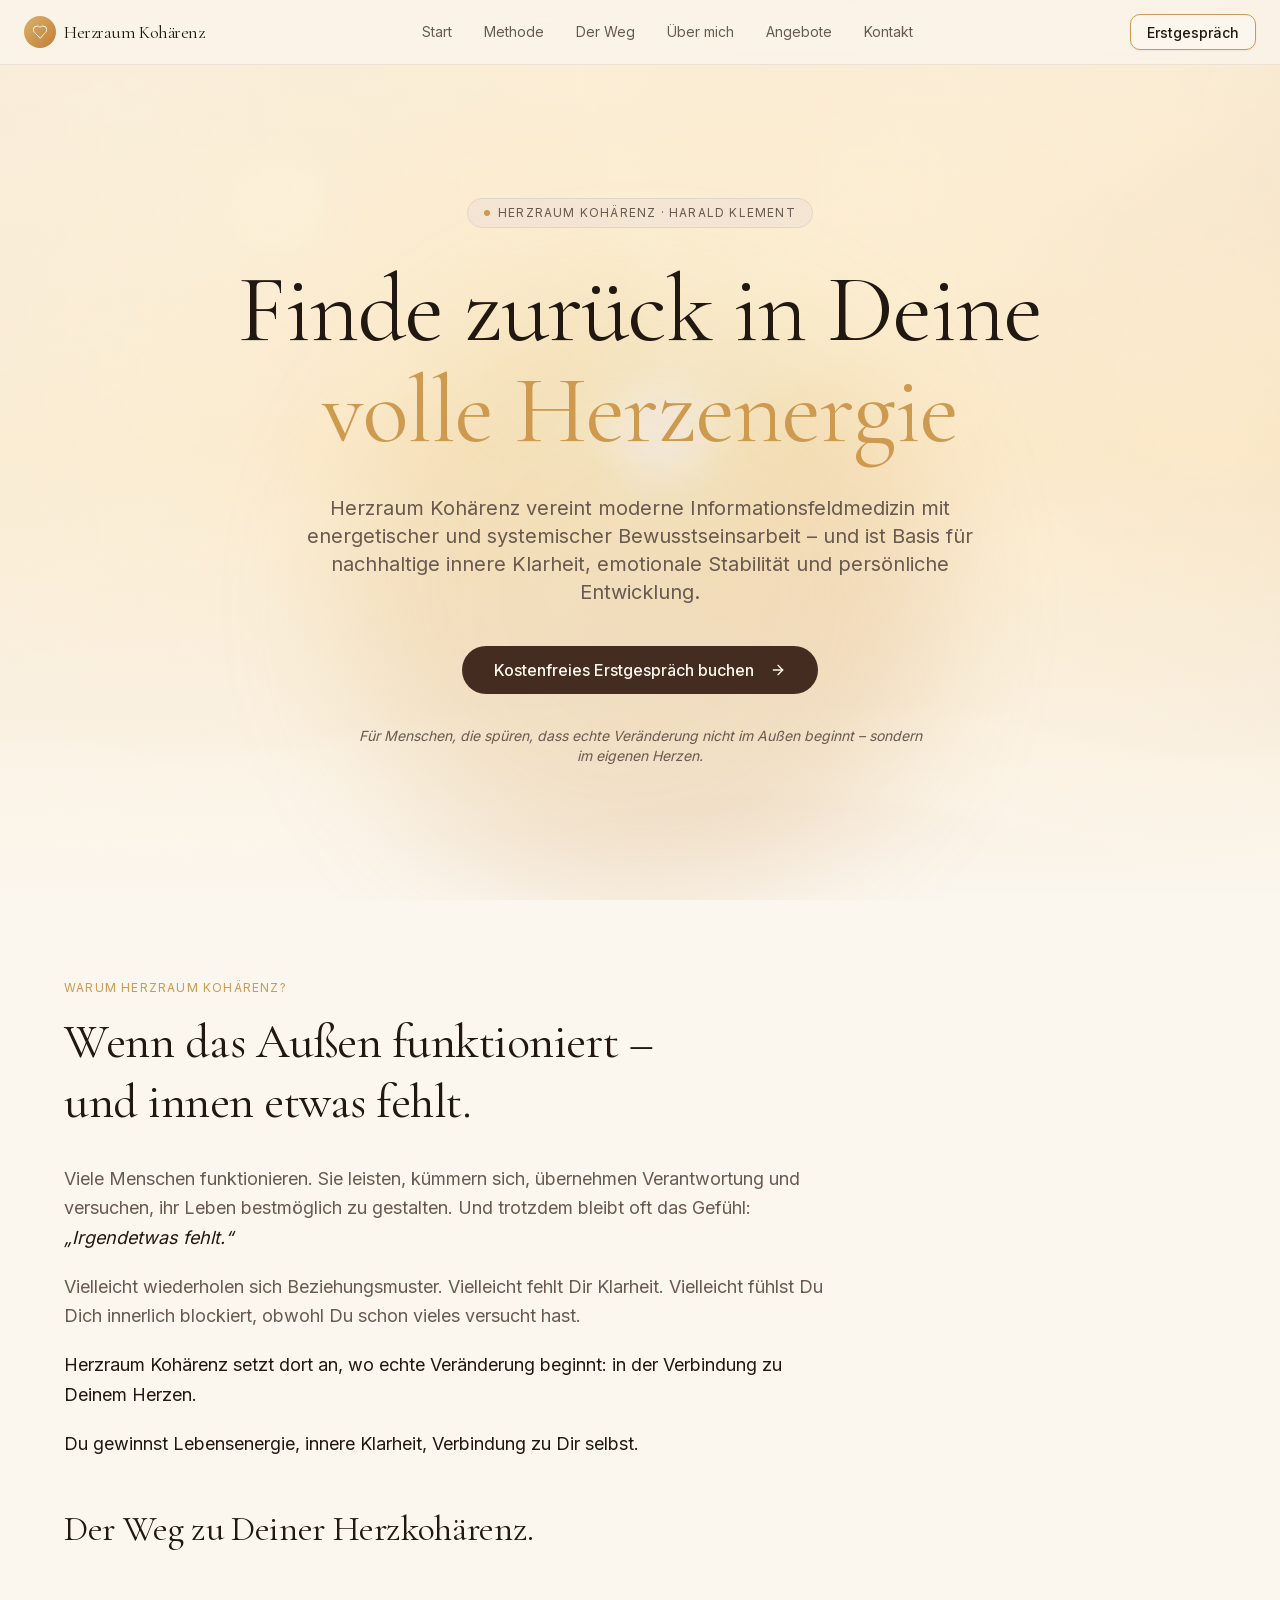
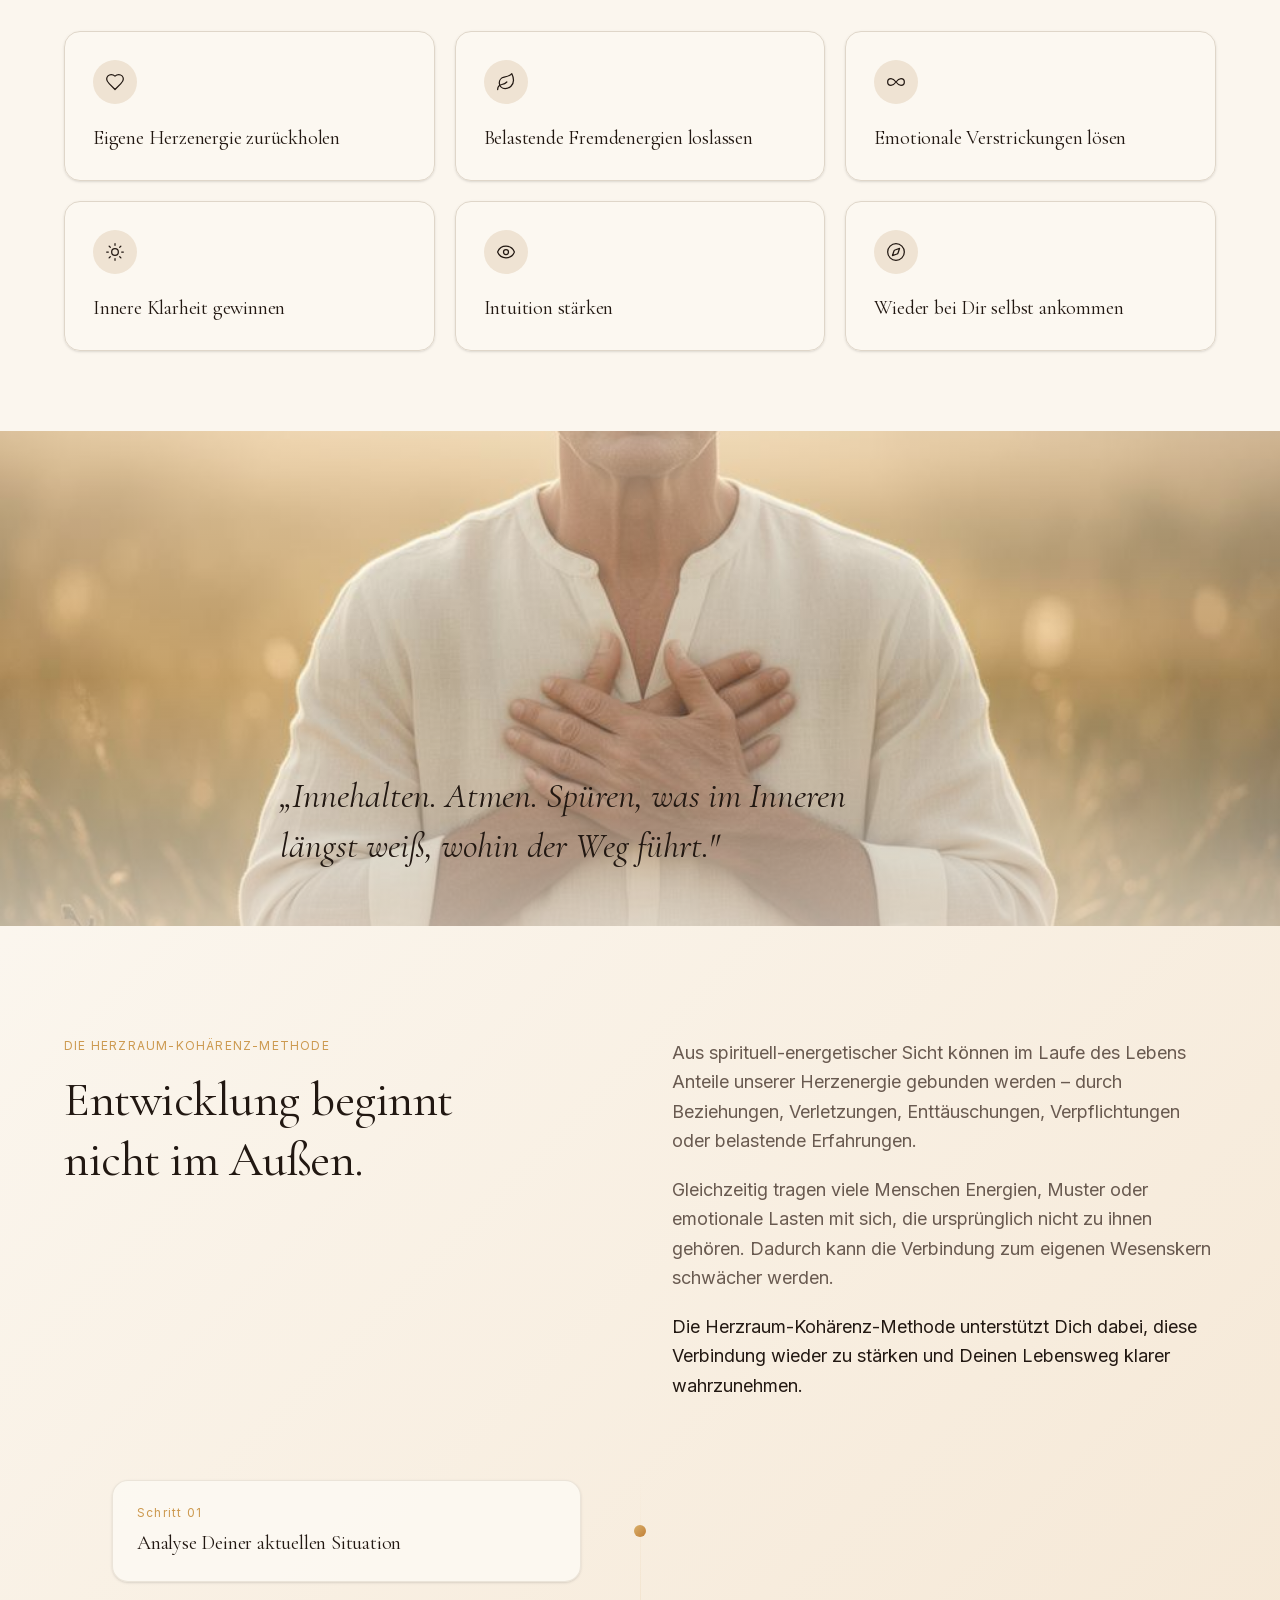
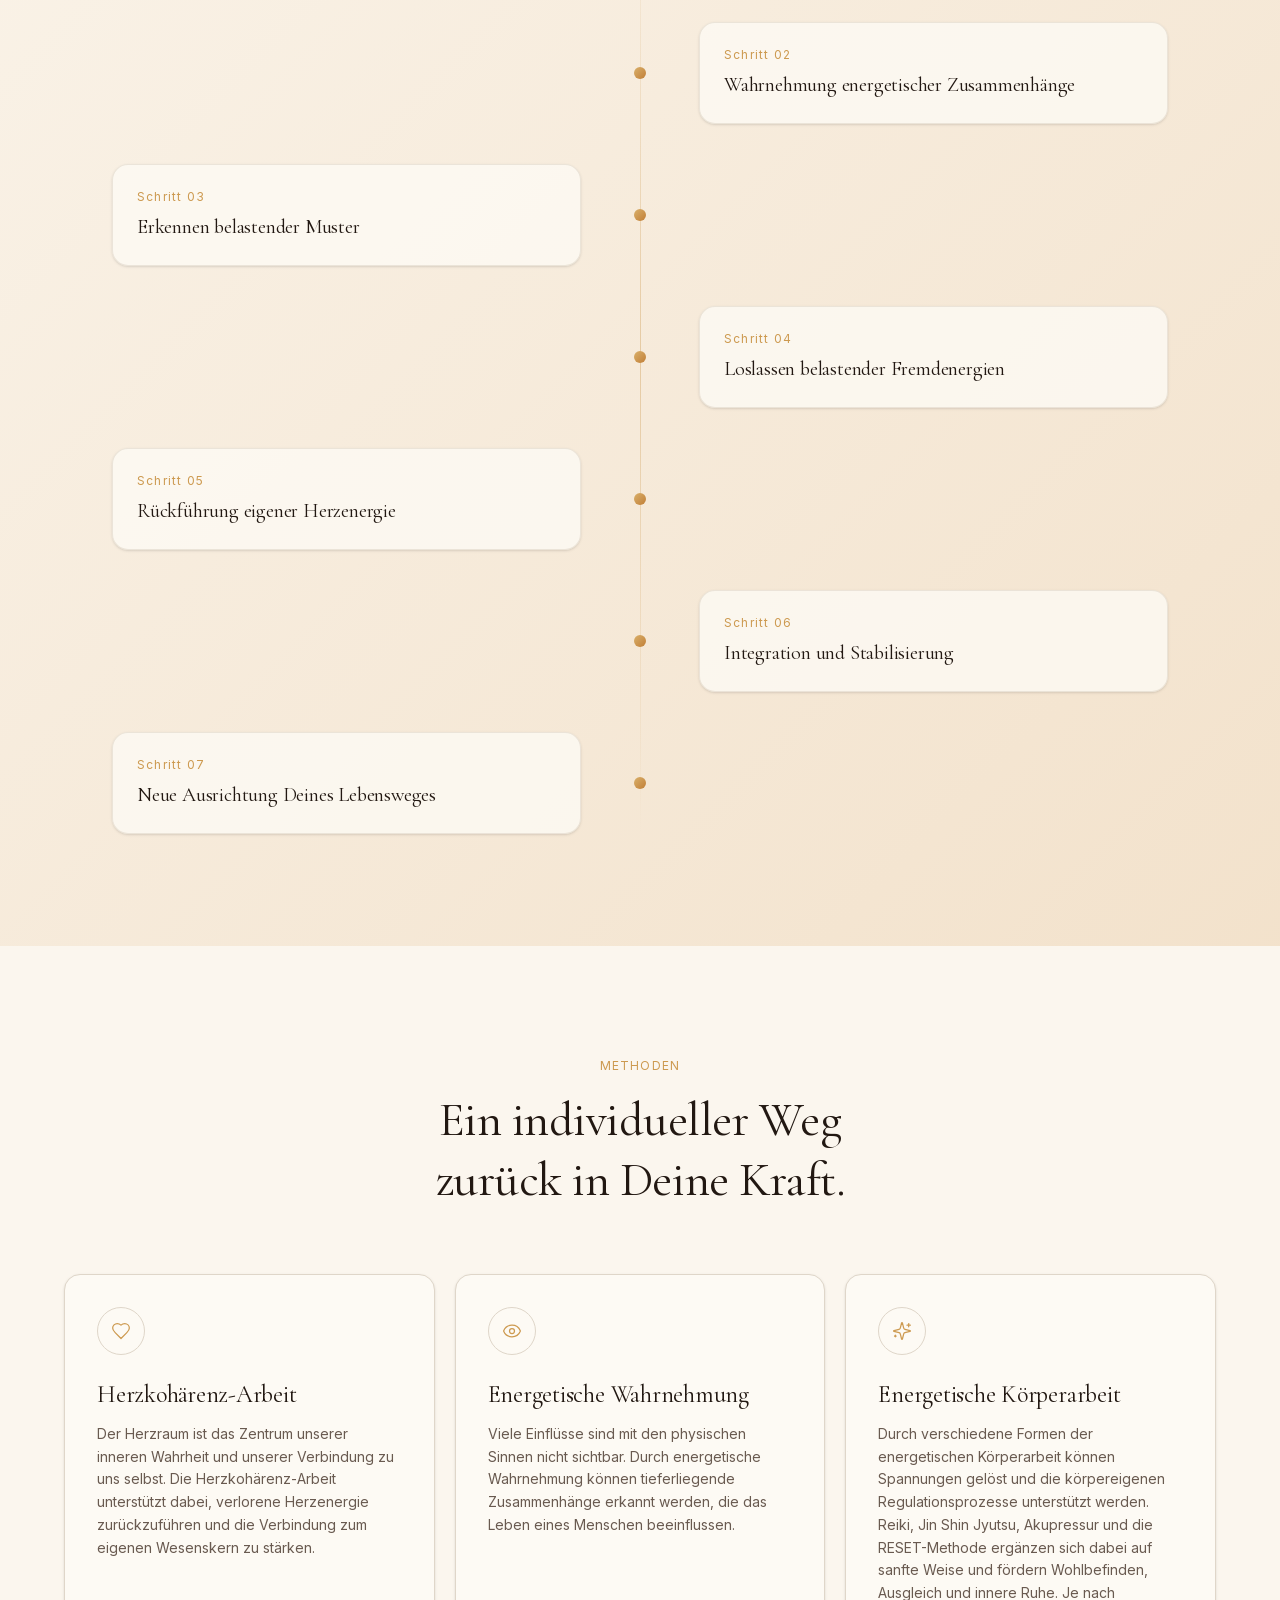
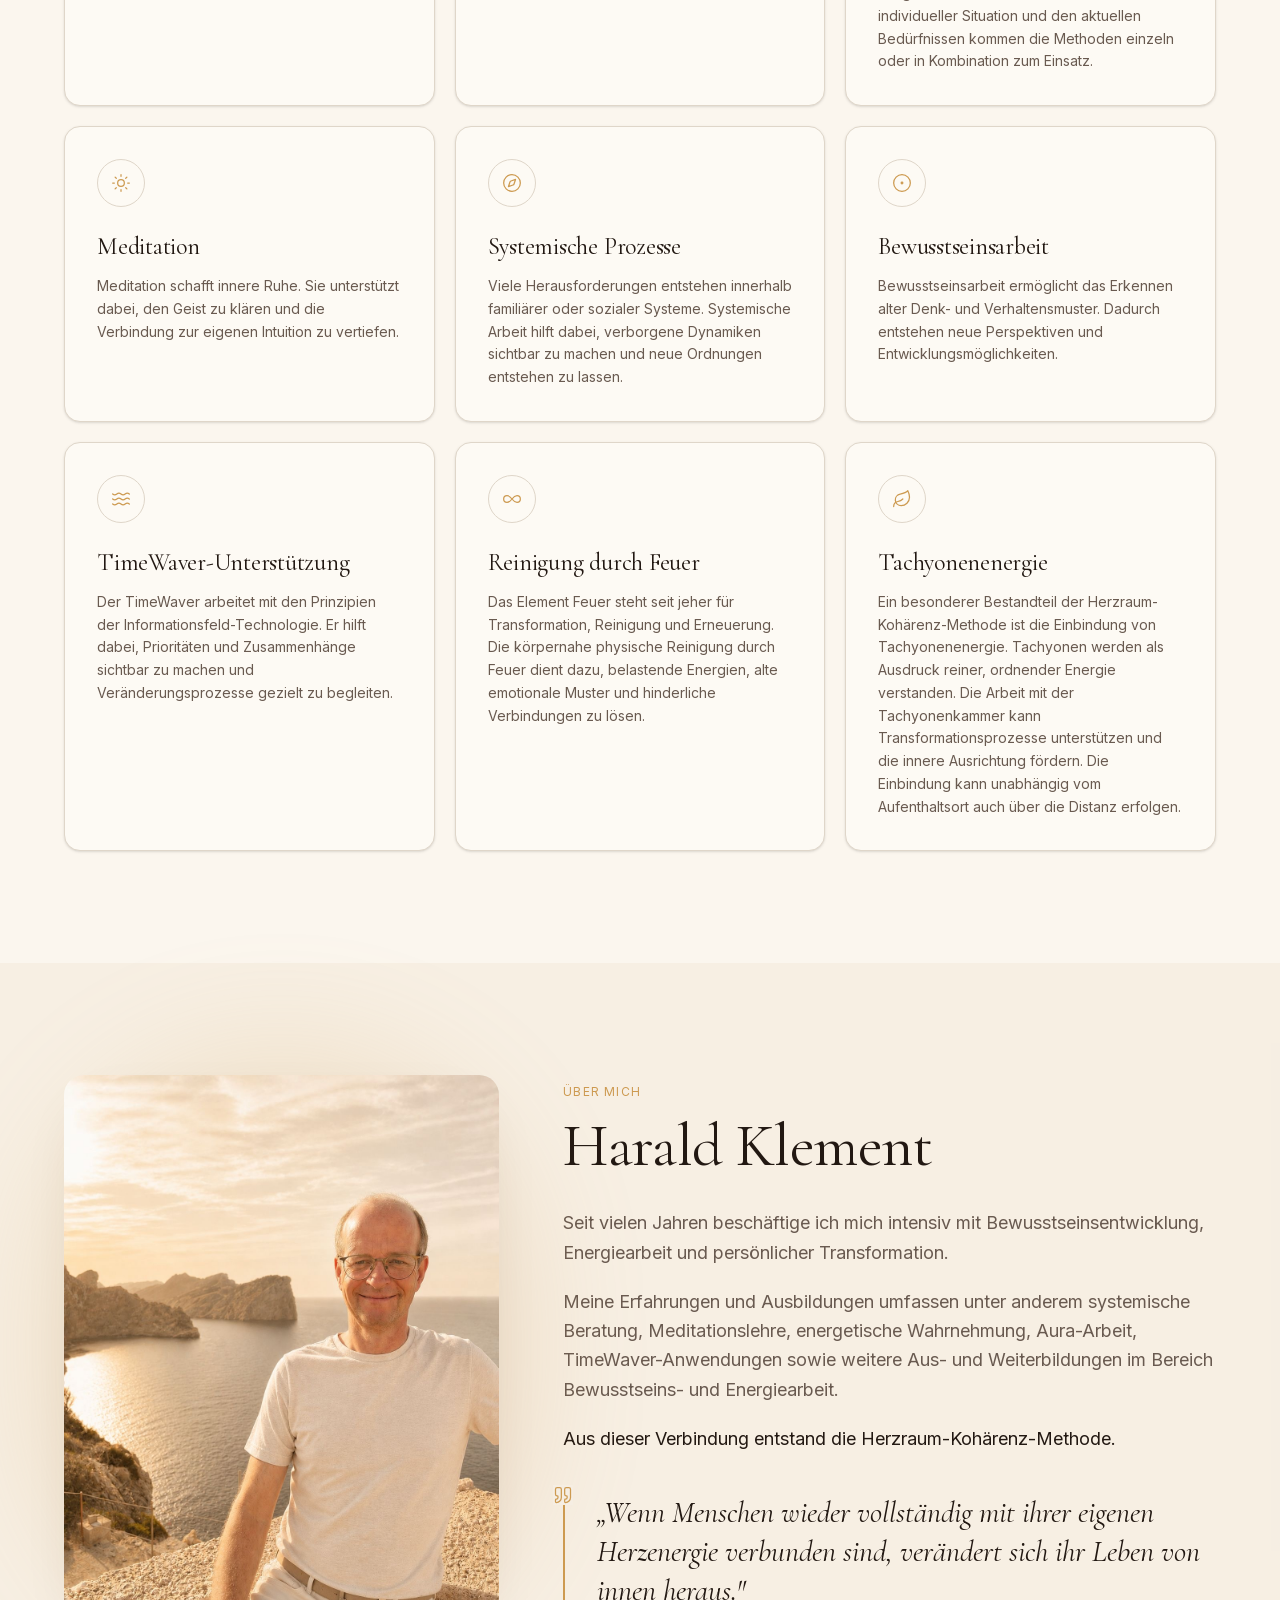
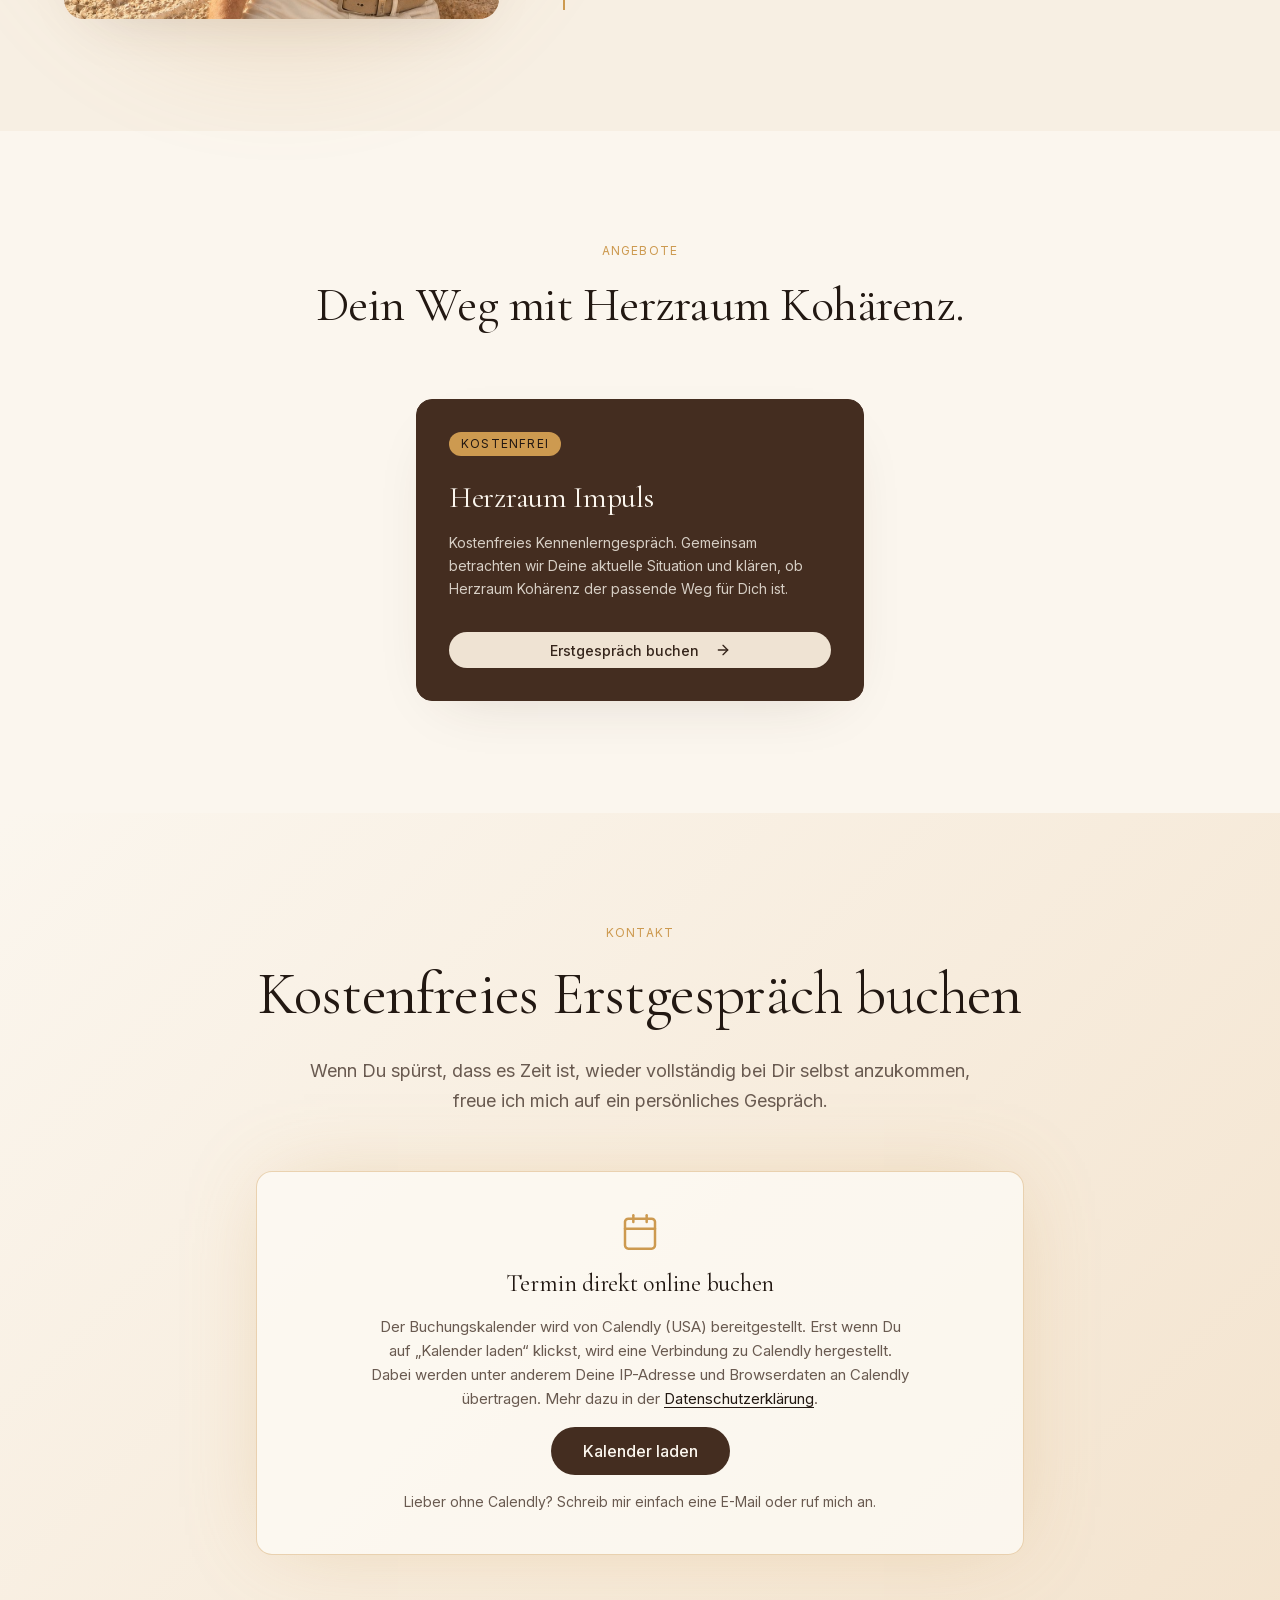
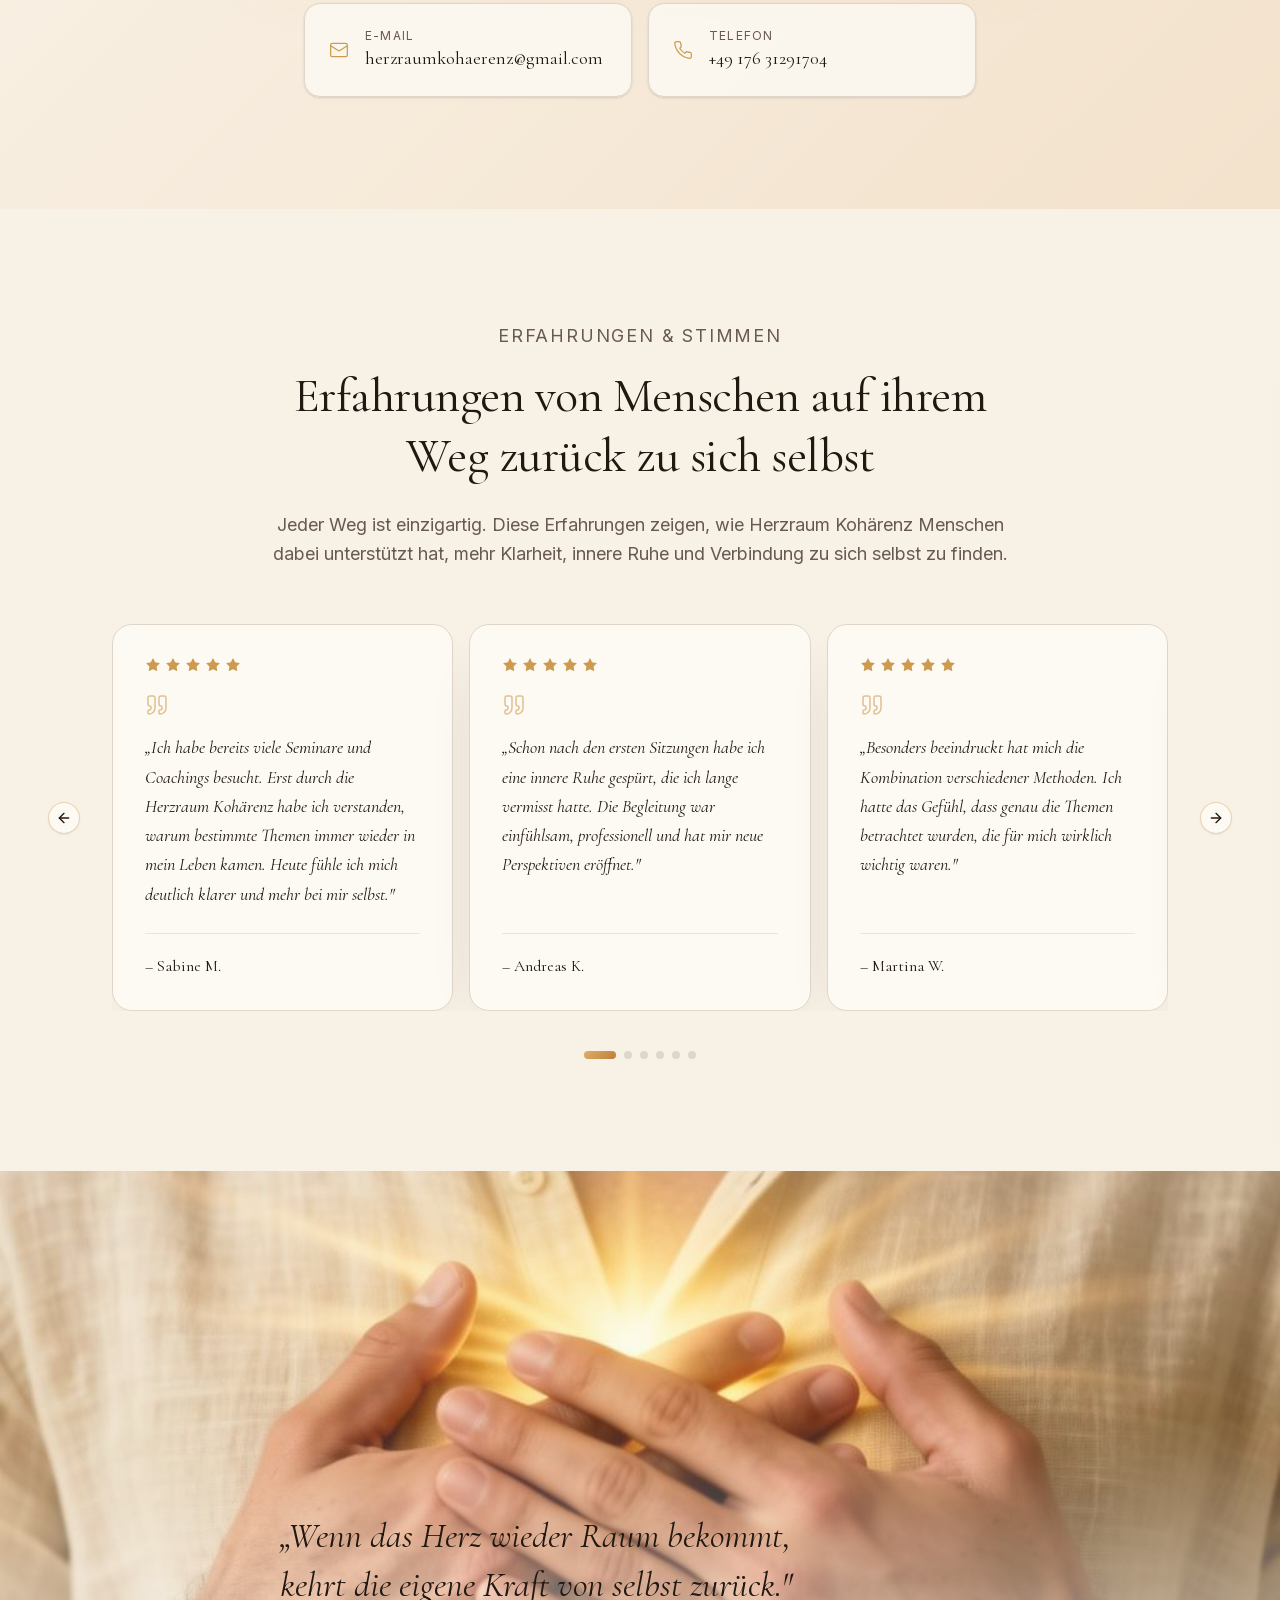
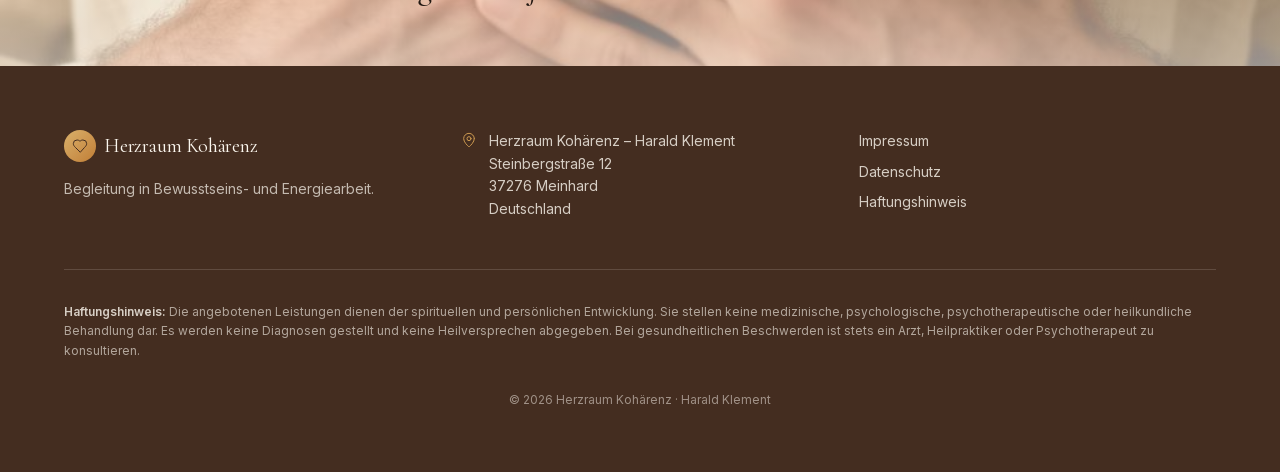
==== commit e0cf5cb2: "Calendly erst nach Klick auf „Kalender laden“ einbinden, Datenschutz angepasst Co-Authored-By: Claud" ====
--- a/index.html
+++ b/index.html
@@ -31,6 +31,7 @@
   <symbol id="i-waves" viewBox="0 0 24 24"><path d="M2 6c.6.5 1.2 1 2.5 1C7 7 7 5 9.5 5c2.6 0 2.4 2 5 2 2.5 0 2.5-2 5-2 1.3 0 1.9.5 2.5 1"/><path d="M2 12c.6.5 1.2 1 2.5 1 2.5 0 2.5-2 5-2 2.6 0 2.4 2 5 2 2.5 0 2.5-2 5-2 1.3 0 1.9.5 2.5 1"/><path d="M2 18c.6.5 1.2 1 2.5 1 2.5 0 2.5-2 5-2 2.6 0 2.4 2 5 2 2.5 0 2.5-2 5-2 1.3 0 1.9.5 2.5 1"/></symbol>
   <symbol id="i-infinity" viewBox="0 0 24 24"><path d="M12 12c-2-2.67-4-4-6-4a4 4 0 1 0 0 8c2 0 4-1.33 6-4Zm0 0c2 2.67 4 4 6 4a4 4 0 0 0 0-8c-2 0-4 1.33-6 4Z"/></symbol>
   <symbol id="i-circle-dot" viewBox="0 0 24 24"><circle cx="12" cy="12" r="10"/><circle cx="12" cy="12" r="1"/></symbol>
+  <symbol id="i-calendar" viewBox="0 0 24 24"><path d="M8 2v4"/><path d="M16 2v4"/><rect width="18" height="18" x="3" y="4" rx="2"/><path d="M3 10h18"/></symbol>
   <symbol id="i-mail" viewBox="0 0 24 24"><rect width="20" height="16" x="2" y="4" rx="2"/><path d="m22 7-8.97 5.7a1.94 1.94 0 0 1-2.06 0L2 7"/></symbol>
   <symbol id="i-phone" viewBox="0 0 24 24"><path d="M22 16.92v3a2 2 0 0 1-2.18 2 19.79 19.79 0 0 1-8.63-3.07 19.5 19.5 0 0 1-6-6 19.79 19.79 0 0 1-3.07-8.67A2 2 0 0 1 4.11 2h3a2 2 0 0 1 2 1.72 12.84 12.84 0 0 0 .7 2.81 2 2 0 0 1-.45 2.11L8.09 9.91a16 16 0 0 0 6 6l1.27-1.27a2 2 0 0 1 2.11-.45 12.84 12.84 0 0 0 2.81.7A2 2 0 0 1 22 16.92z"/></symbol>
   <symbol id="i-map-pin" viewBox="0 0 24 24"><path d="M20 10c0 4.993-5.539 10.193-7.399 11.799a1 1 0 0 1-1.202 0C9.539 20.193 4 14.993 4 10a8 8 0 0 1 16 0"/><circle cx="12" cy="10" r="3"/></symbol>
@@ -204,8 +205,14 @@
     <p class="eyebrow">Kontakt</p>
     <h2>Kostenfreies Erstgespräch buchen</h2>
     <p class="lead">Wenn Du spürst, dass es Zeit ist, wieder vollständig bei Dir selbst anzukommen, freue ich mich auf ein persönliches Gespräch.</p>
-    <div class="card calendly">
-      <iframe src="https://calendly.com/herzraumkohaerenz/30min?hide_gdpr_banner=1" title="Calendly – Kostenfreies Erstgespräch buchen" loading="lazy"></iframe>
+    <div class="card calendly" data-calendly="https://calendly.com/herzraumkohaerenz/30min?hide_gdpr_banner=1">
+      <div class="calendly-consent">
+        <svg class="ic"><use href="#i-calendar"/></svg>
+        <h3>Termin direkt online buchen</h3>
+        <p>Der Buchungskalender wird von Calendly (USA) bereitgestellt. Erst wenn Du auf „Kalender laden“ klickst, wird eine Verbindung zu Calendly hergestellt. Dabei werden unter anderem Deine IP-Adresse und Browserdaten an Calendly übertragen. Mehr dazu in der <a href="/datenschutz/#calendly">Datenschutzerklärung</a>.</p>
+        <button type="button" class="btn btn-primary btn-hero" data-calendly-load>Kalender laden</button>
+        <p class="calendly-alt">Lieber ohne Calendly? Schreib mir einfach eine E-Mail oder ruf mich an.</p>
+      </div>
     </div>
     <div class="contact-cards">
       <div class="card contact-card">
--- a/assets/main.css
+++ b/assets/main.css
@@ -276,6 +276,12 @@
 .contact .lead { max-width: 42rem; margin: 0 auto 3.5rem; }
 .calendly { overflow: hidden; background: color-mix(in oklab, var(--card) 80%, transparent); border-color: color-mix(in oklab, var(--gold) 40%, transparent); margin: 0 auto 3rem; box-shadow: var(--shadow-glow); max-width: 48rem; }
 .calendly iframe { width: 100%; height: 520px; border: 0; }
+.calendly-consent { min-height: 22rem; display: flex; flex-direction: column; align-items: center; justify-content: center; gap: 1rem; padding: 2.5rem 1.5rem; }
+.calendly-consent > .ic { width: 2.5rem; height: 2.5rem; color: var(--gold); }
+.calendly-consent h3 { font-family: var(--font-serif); font-size: 1.5rem; line-height: 1.3; }
+.calendly-consent p { max-width: 34rem; font-size: .9375rem; line-height: 1.6; color: var(--muted-foreground); }
+.calendly-consent p a { color: var(--foreground); text-decoration: underline; text-underline-offset: 3px; }
+.calendly-consent .calendly-alt { font-size: .875rem; }
 .contact-cards { display: grid; gap: 1rem; max-width: 42rem; margin: 0 auto; text-align: left; }
 .contact-card { padding: 1.5rem; background: color-mix(in oklab, var(--card) 80%, transparent); display: flex; align-items: center; gap: 1rem; }
 .contact-card .ic { color: var(--gold); }
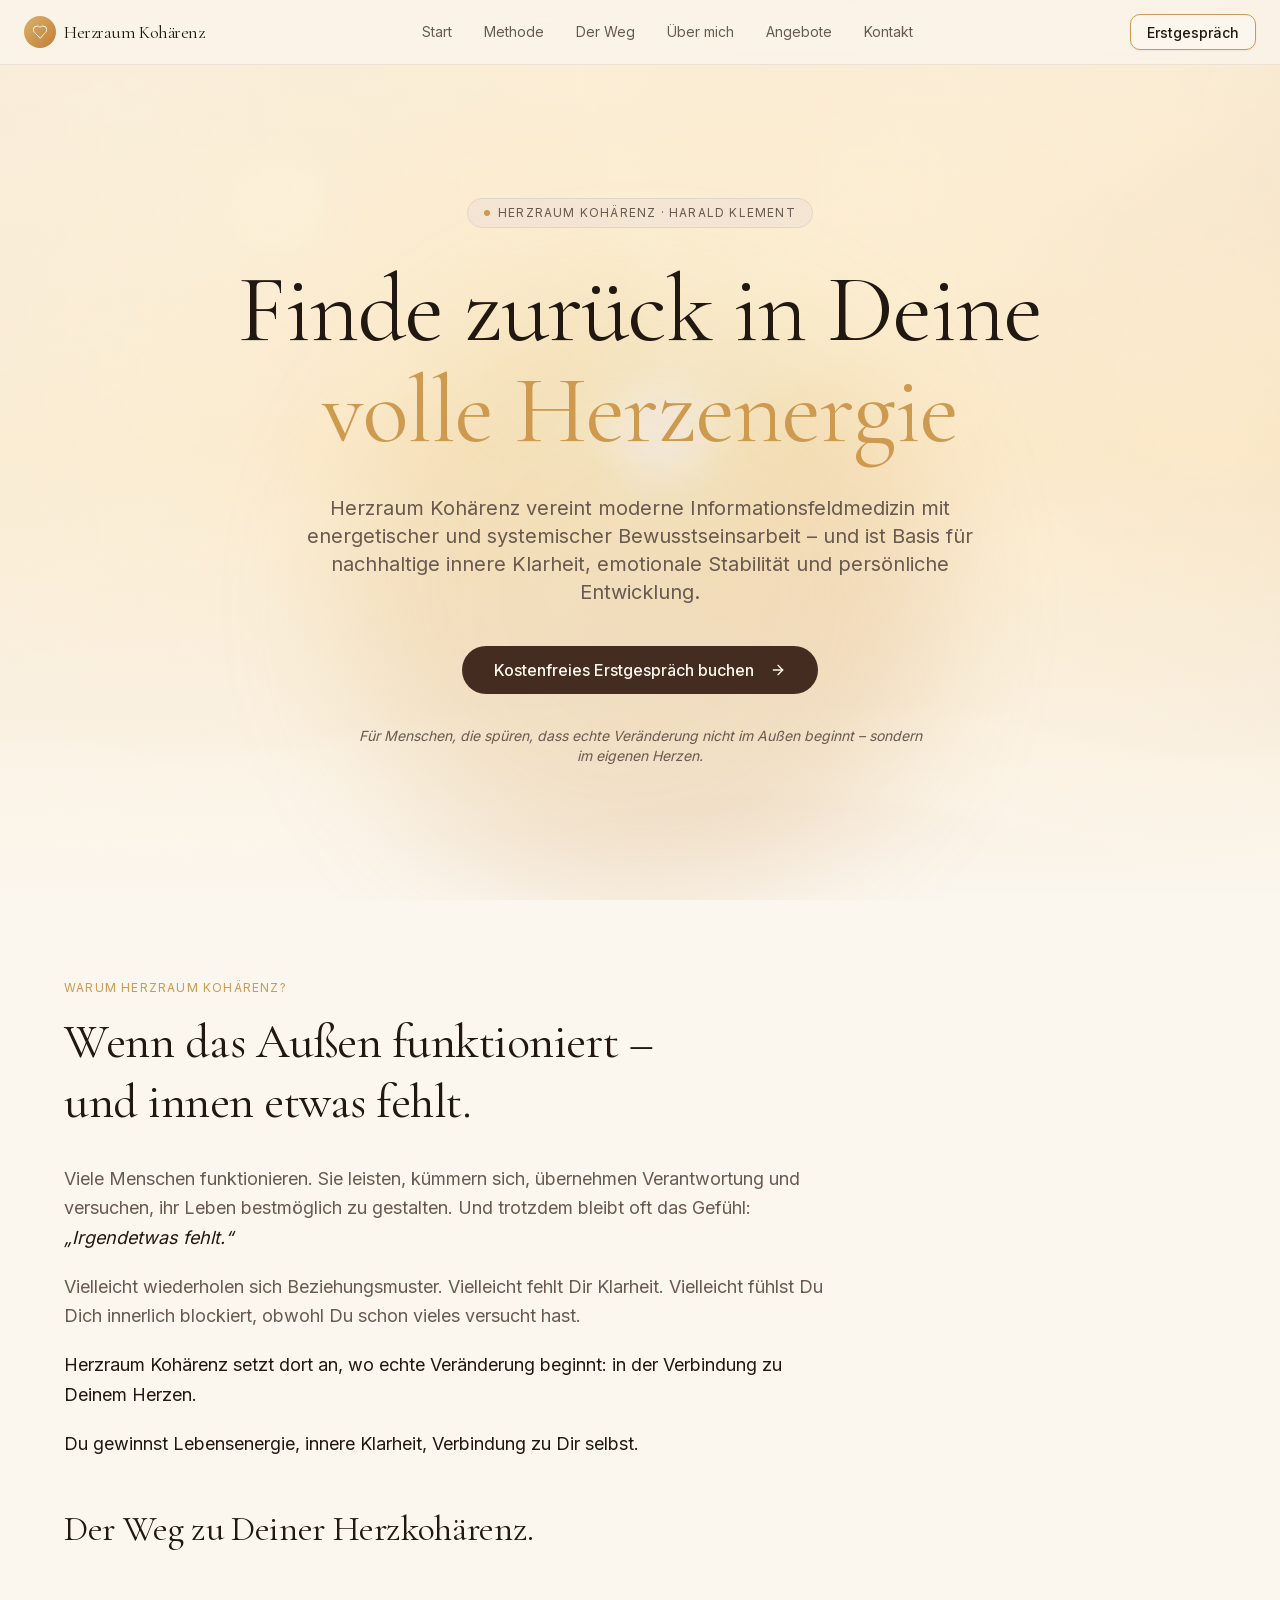
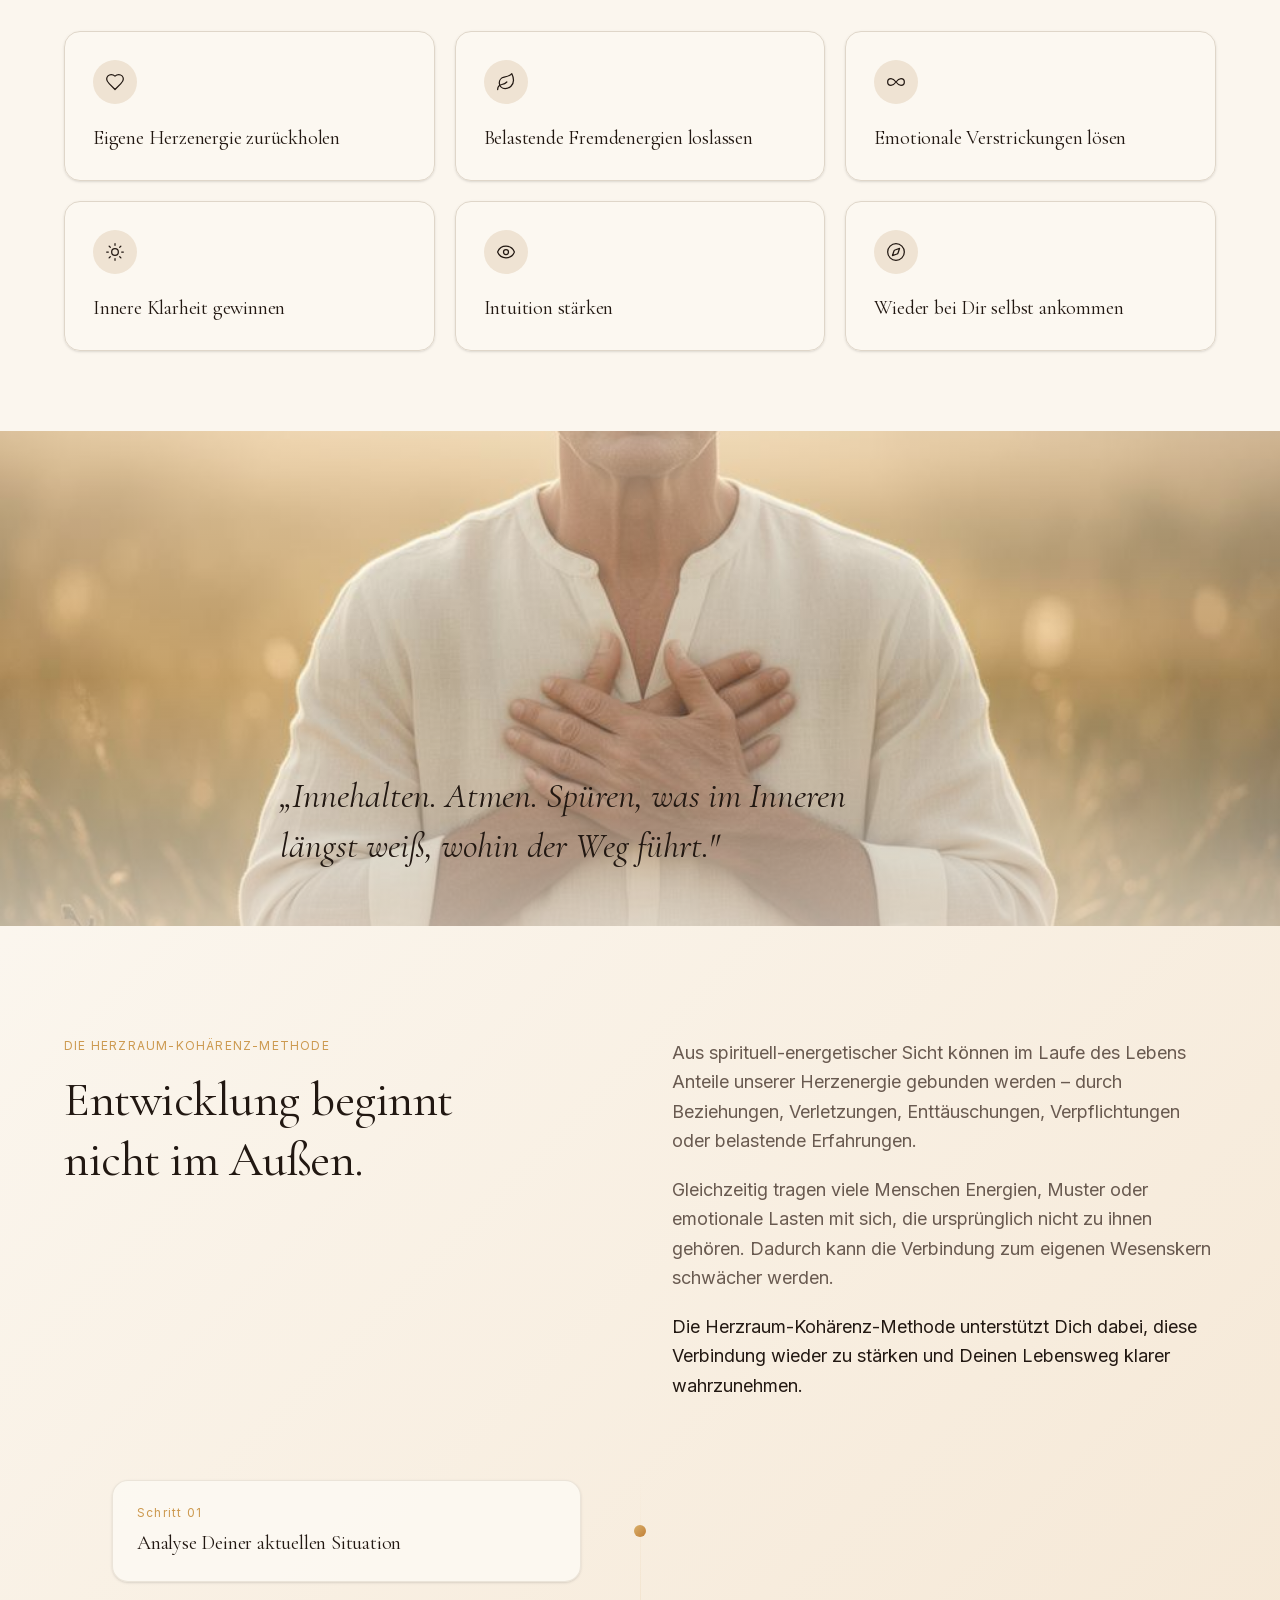
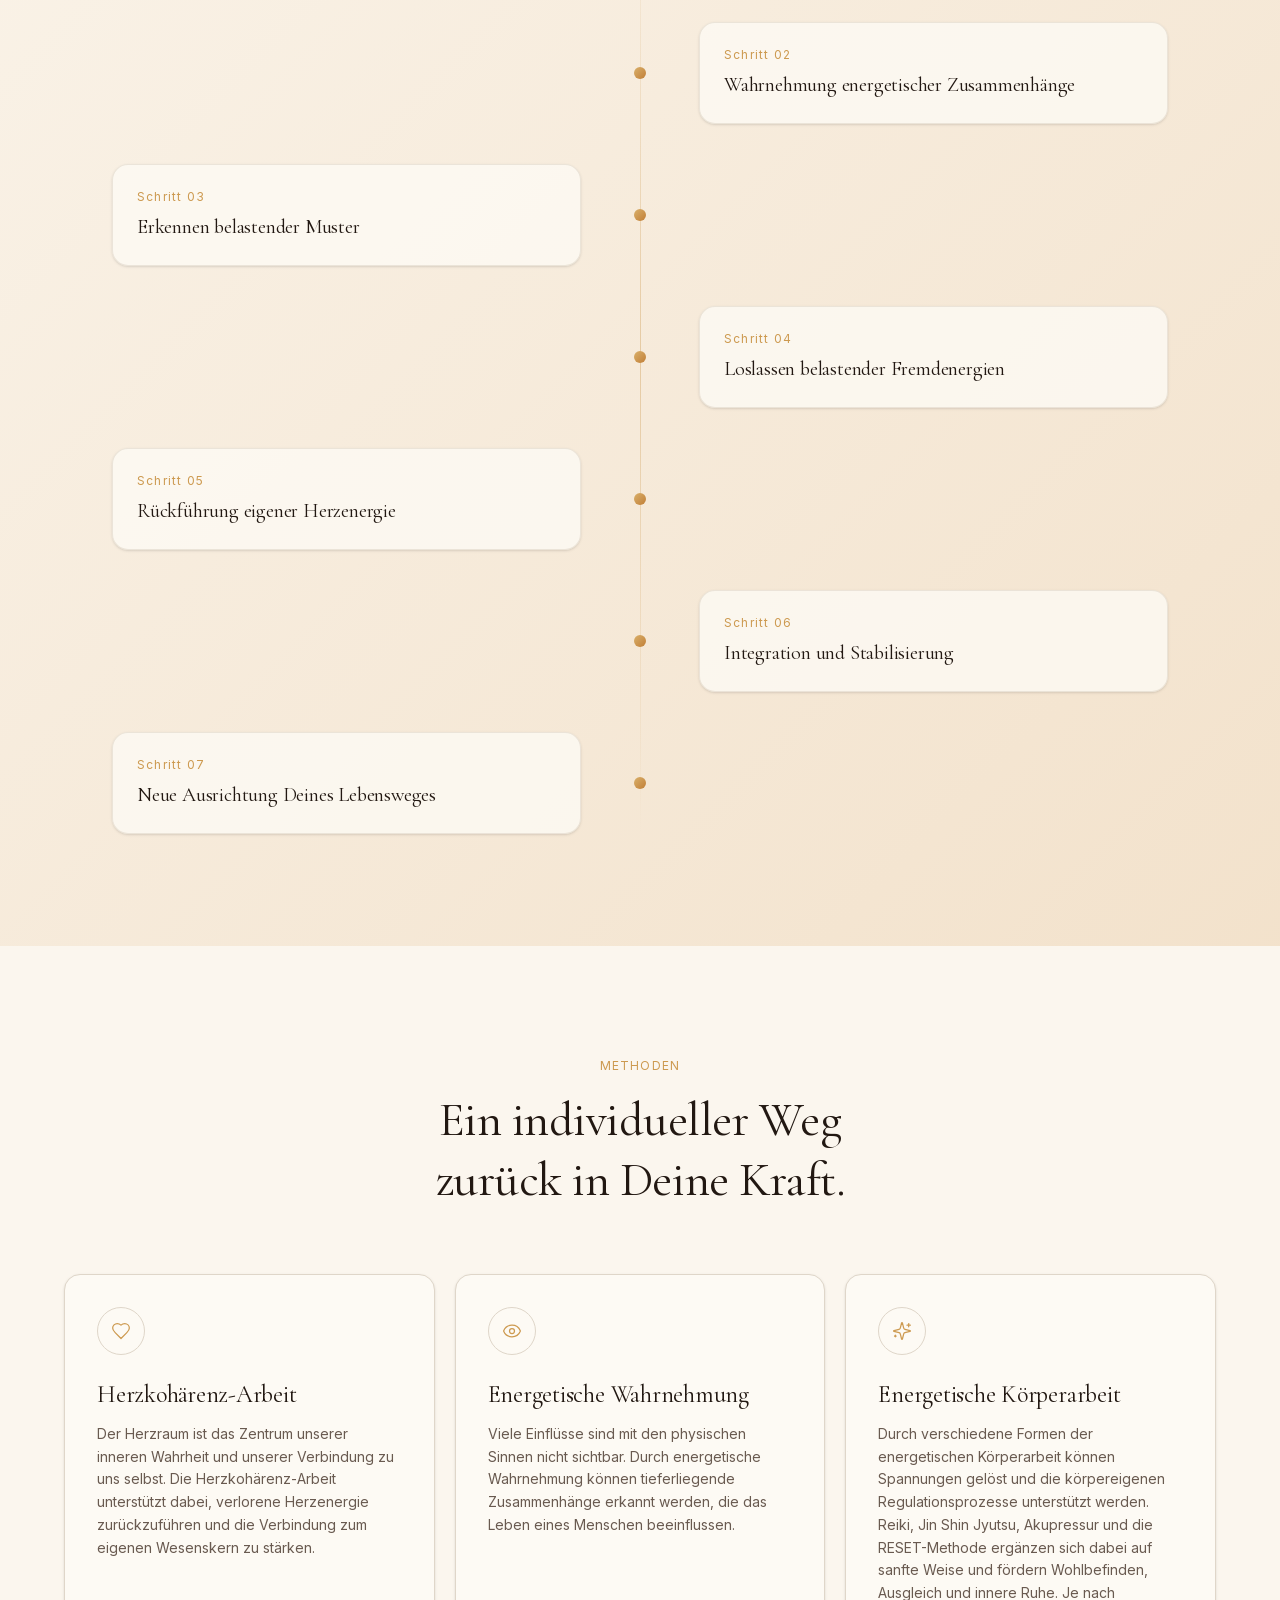
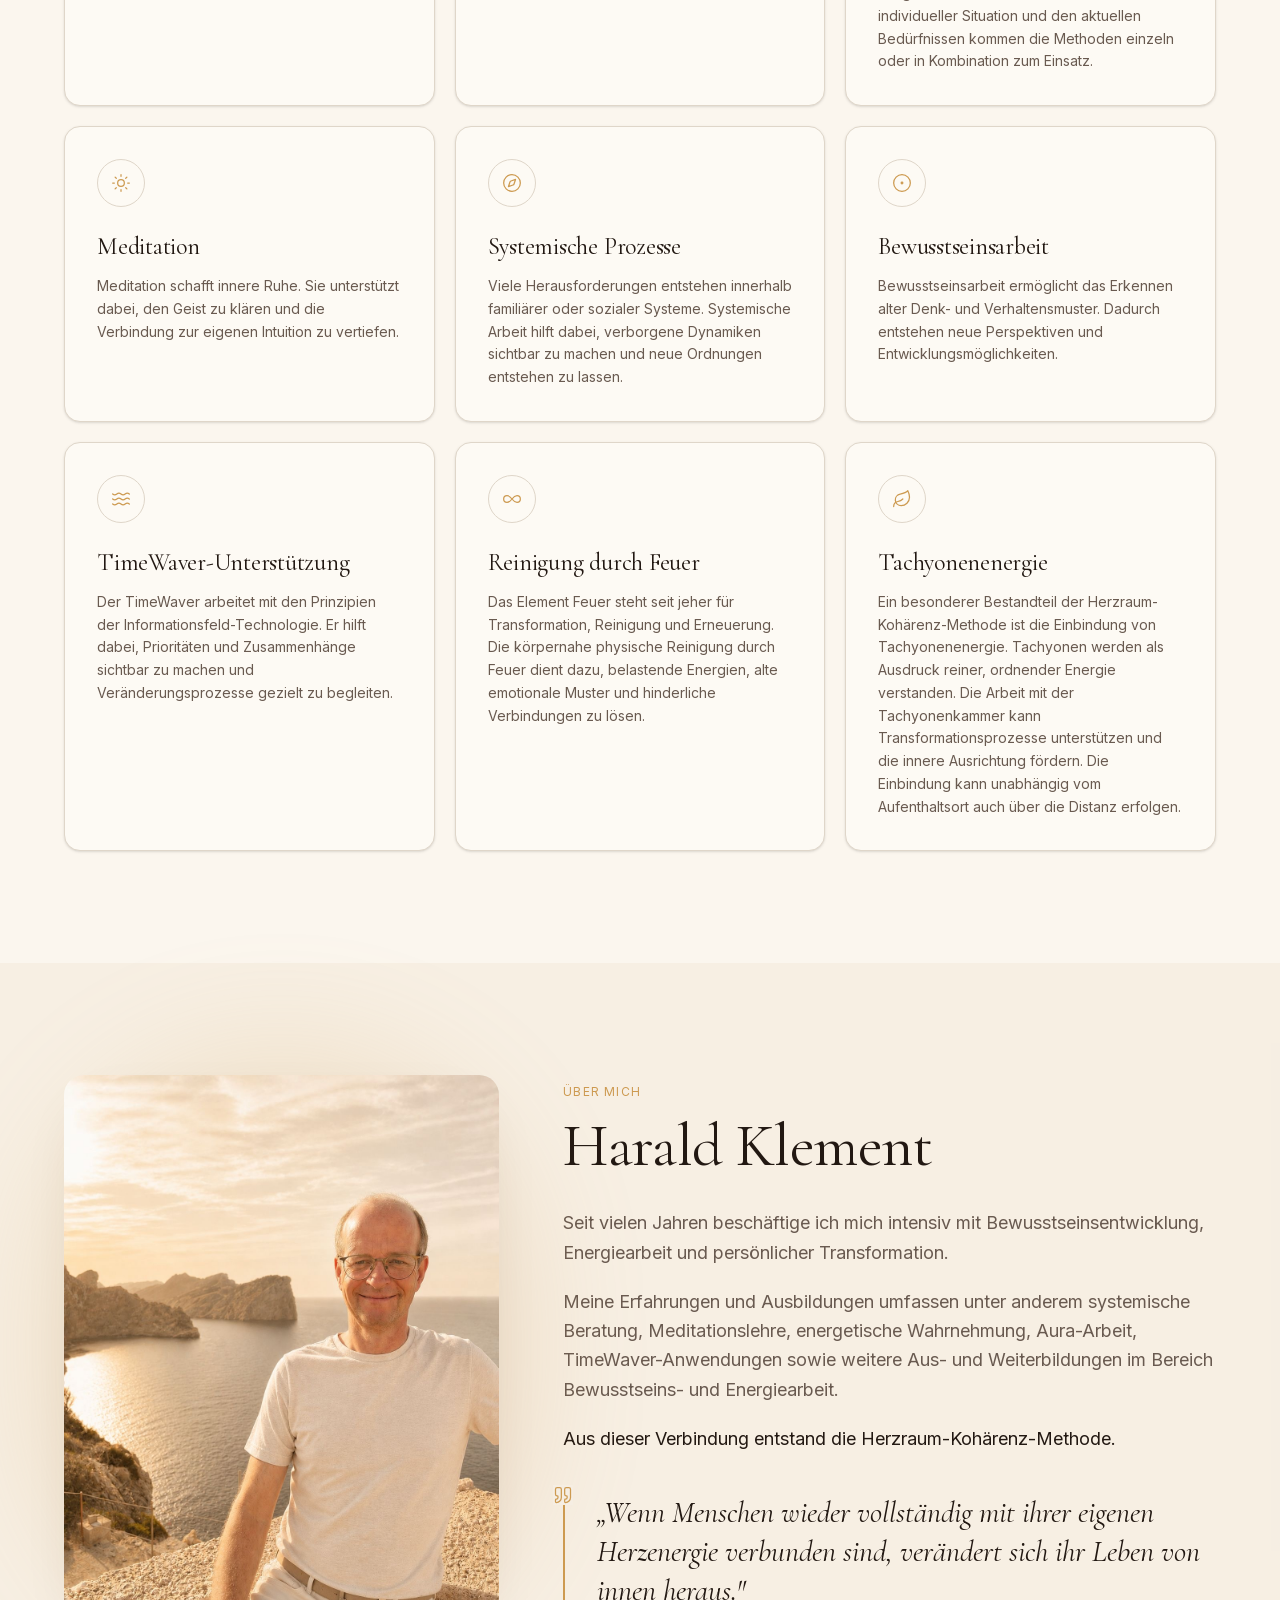
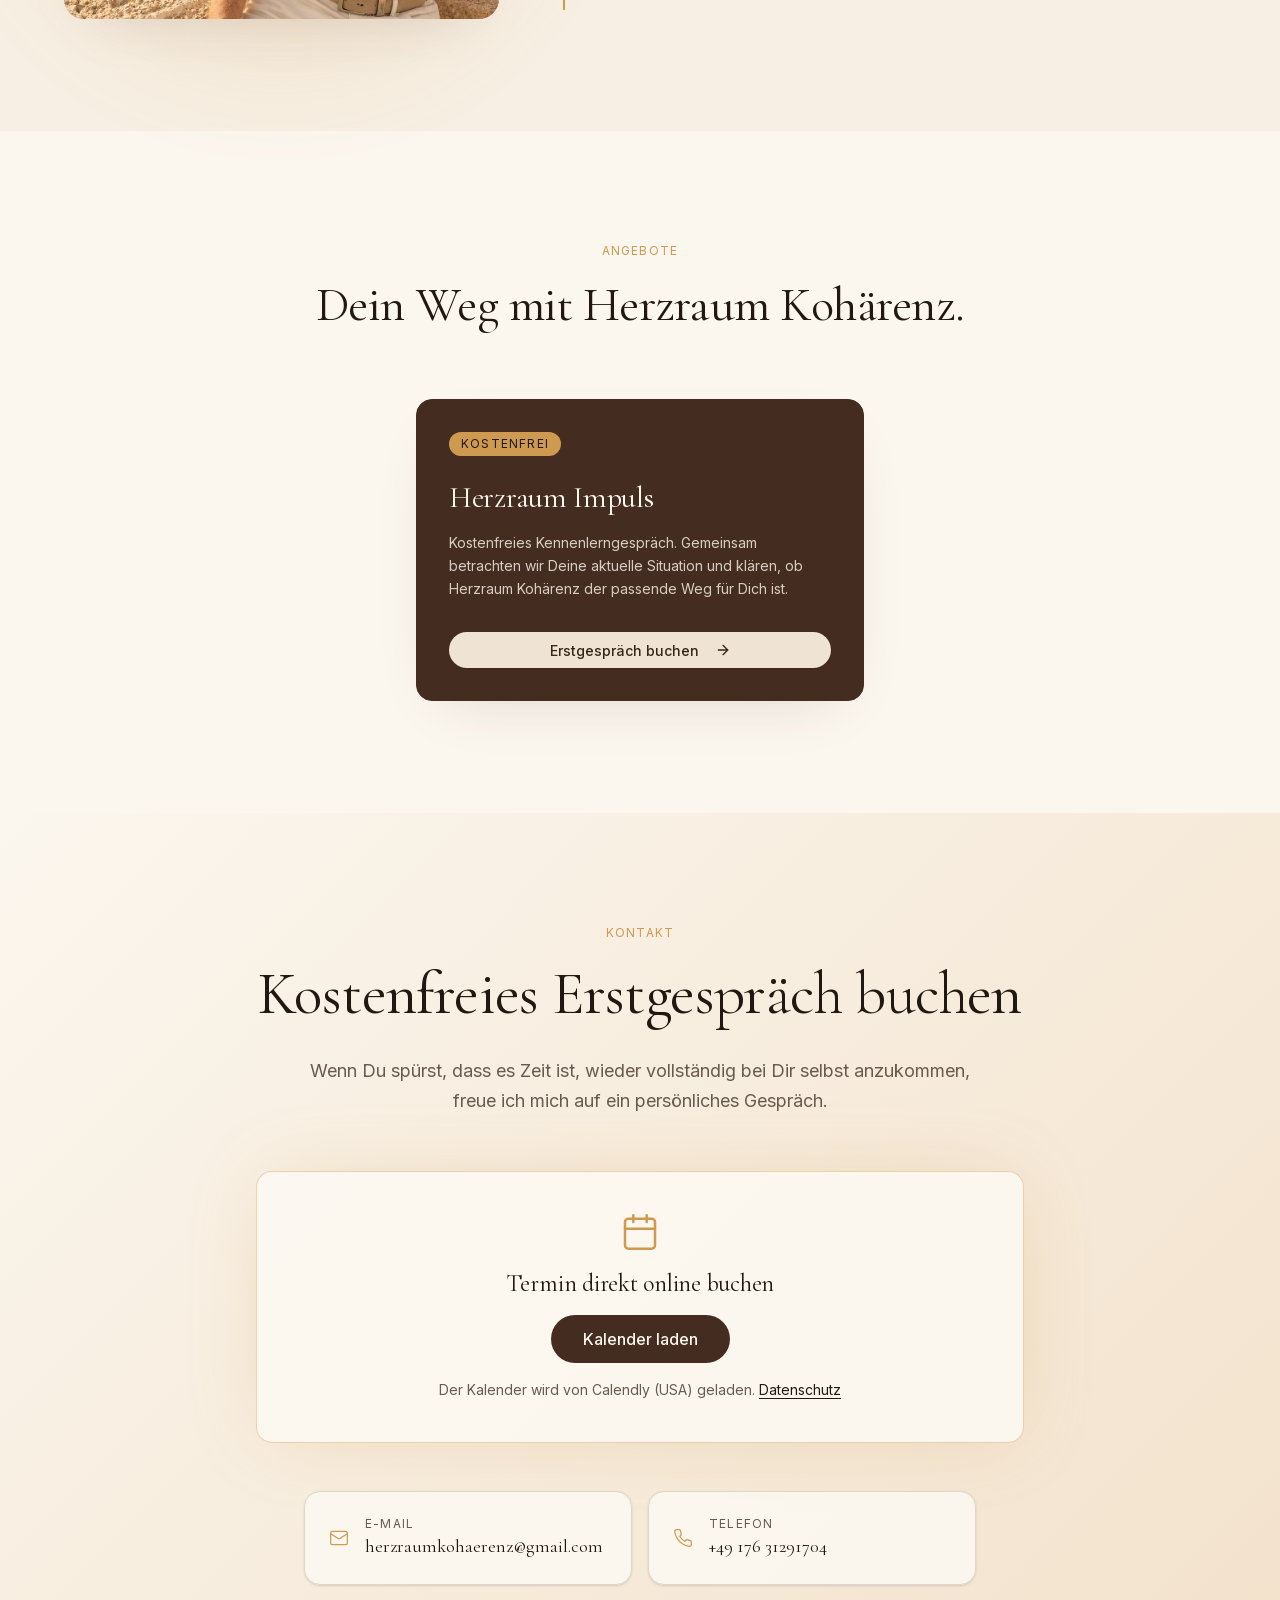
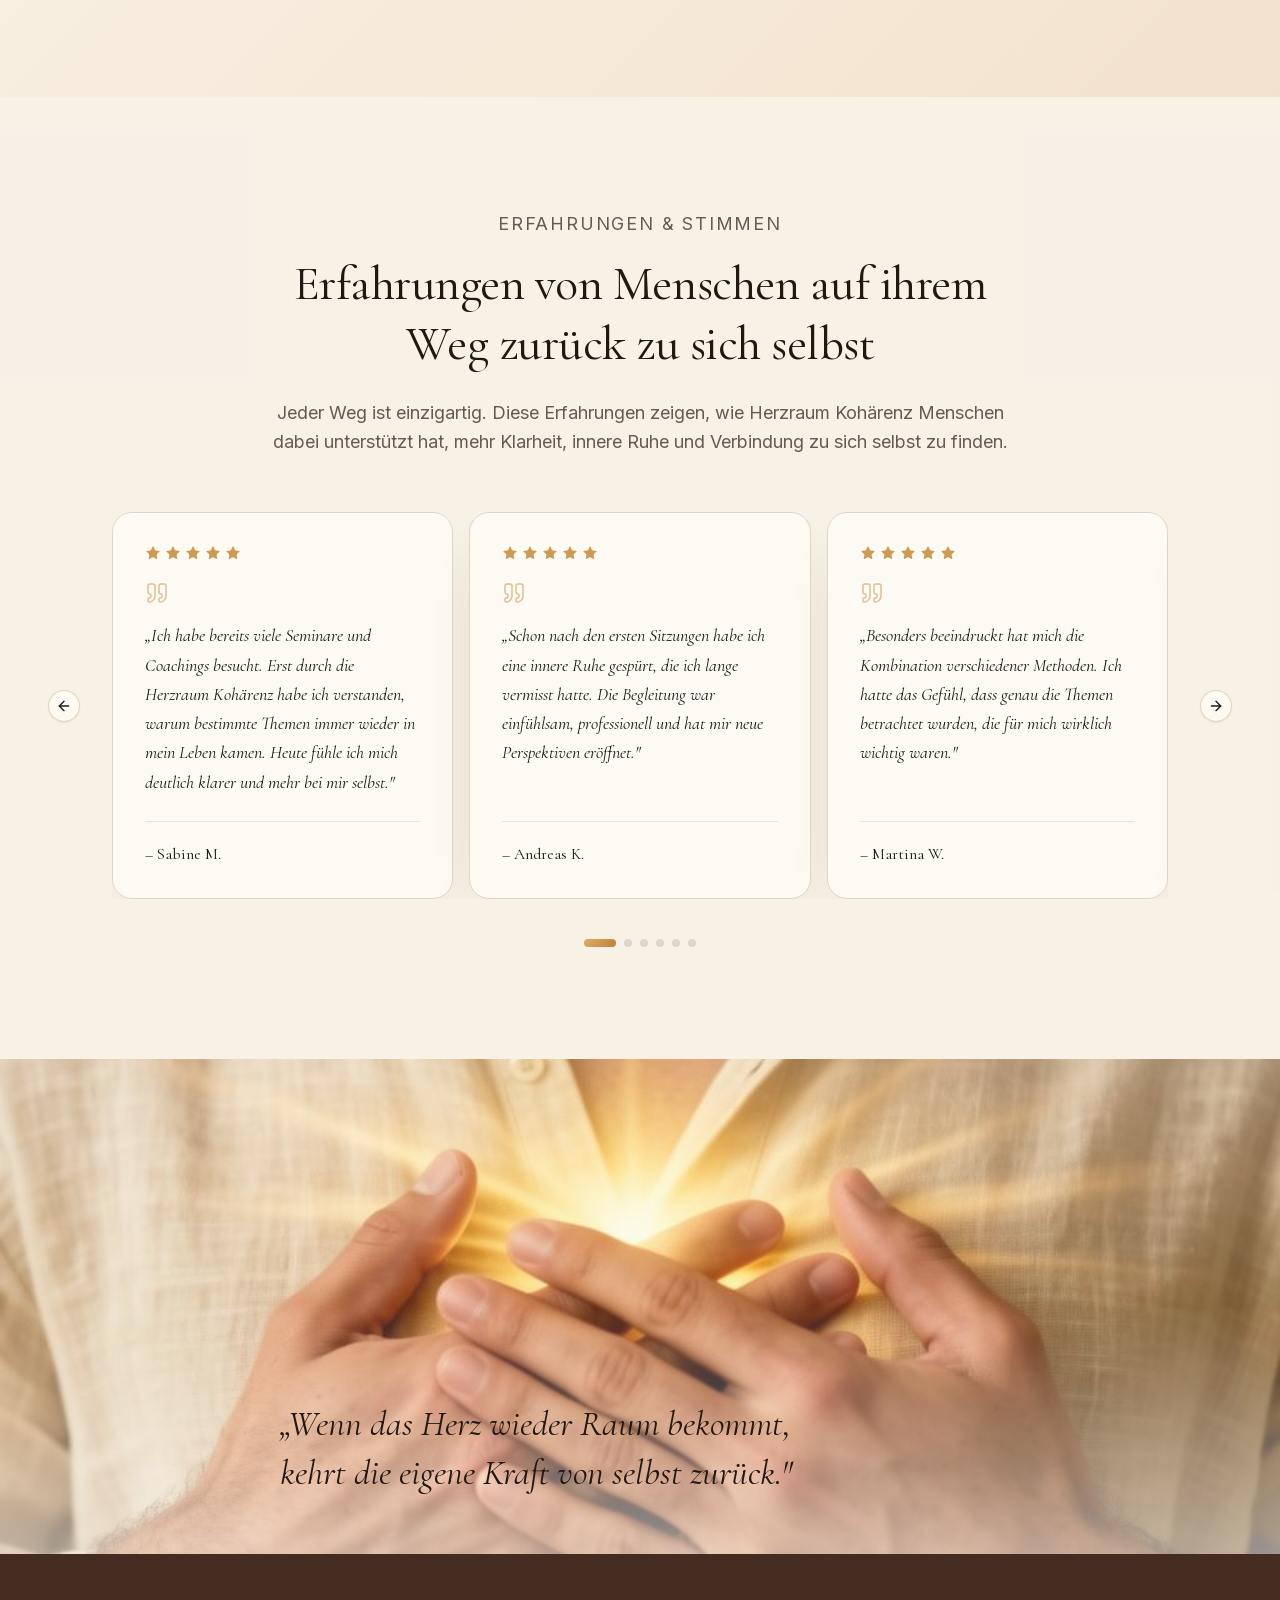
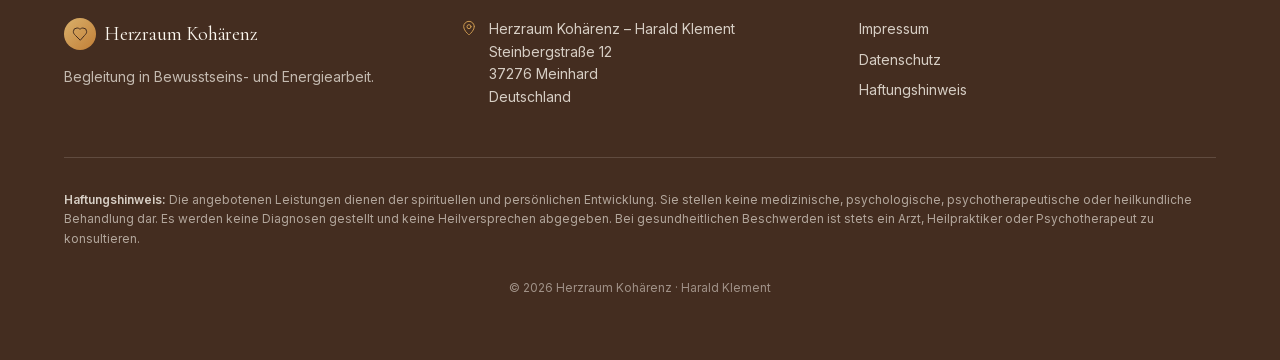
==== commit ec072914: "Kalender-Hinweis auf eine Zeile gekürzt Co-Authored-By: Claude Opus 5.5 <noreply@anthropic.com>" ====
--- a/index.html
+++ b/index.html
@@ -209,9 +209,8 @@
       <div class="calendly-consent">
         <svg class="ic"><use href="#i-calendar"/></svg>
         <h3>Termin direkt online buchen</h3>
-        <p>Der Buchungskalender wird von Calendly (USA) bereitgestellt. Erst wenn Du auf „Kalender laden“ klickst, wird eine Verbindung zu Calendly hergestellt. Dabei werden unter anderem Deine IP-Adresse und Browserdaten an Calendly übertragen. Mehr dazu in der <a href="/datenschutz/#calendly">Datenschutzerklärung</a>.</p>
         <button type="button" class="btn btn-primary btn-hero" data-calendly-load>Kalender laden</button>
-        <p class="calendly-alt">Lieber ohne Calendly? Schreib mir einfach eine E-Mail oder ruf mich an.</p>
+        <p class="calendly-alt">Der Kalender wird von Calendly (USA) geladen. <a href="/datenschutz/#calendly">Datenschutz</a></p>
       </div>
     </div>
     <div class="contact-cards">
--- a/assets/main.css
+++ b/assets/main.css
@@ -276,7 +276,7 @@
 .contact .lead { max-width: 42rem; margin: 0 auto 3.5rem; }
 .calendly { overflow: hidden; background: color-mix(in oklab, var(--card) 80%, transparent); border-color: color-mix(in oklab, var(--gold) 40%, transparent); margin: 0 auto 3rem; box-shadow: var(--shadow-glow); max-width: 48rem; }
 .calendly iframe { width: 100%; height: 520px; border: 0; }
-.calendly-consent { min-height: 22rem; display: flex; flex-direction: column; align-items: center; justify-content: center; gap: 1rem; padding: 2.5rem 1.5rem; }
+.calendly-consent { min-height: 16rem; display: flex; flex-direction: column; align-items: center; justify-content: center; gap: 1rem; padding: 2.5rem 1.5rem; }
 .calendly-consent > .ic { width: 2.5rem; height: 2.5rem; color: var(--gold); }
 .calendly-consent h3 { font-family: var(--font-serif); font-size: 1.5rem; line-height: 1.3; }
 .calendly-consent p { max-width: 34rem; font-size: .9375rem; line-height: 1.6; color: var(--muted-foreground); }
